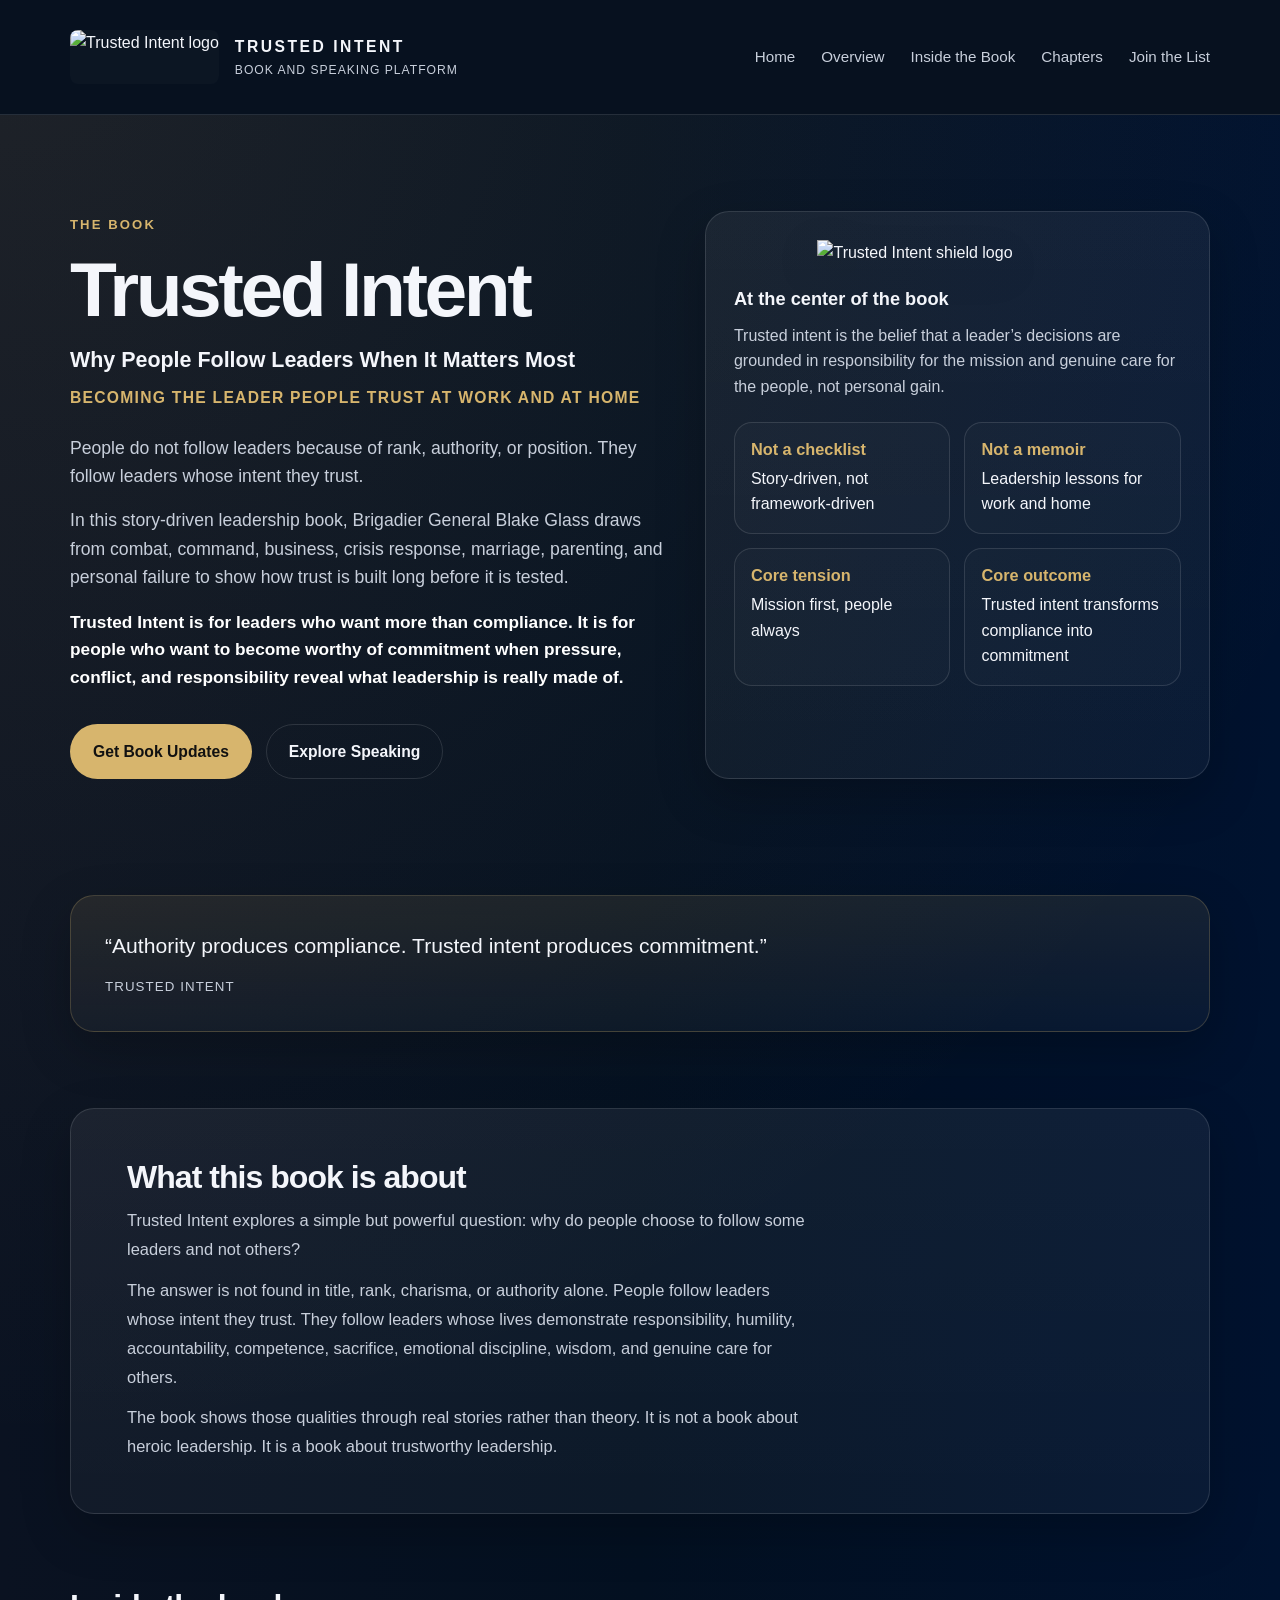
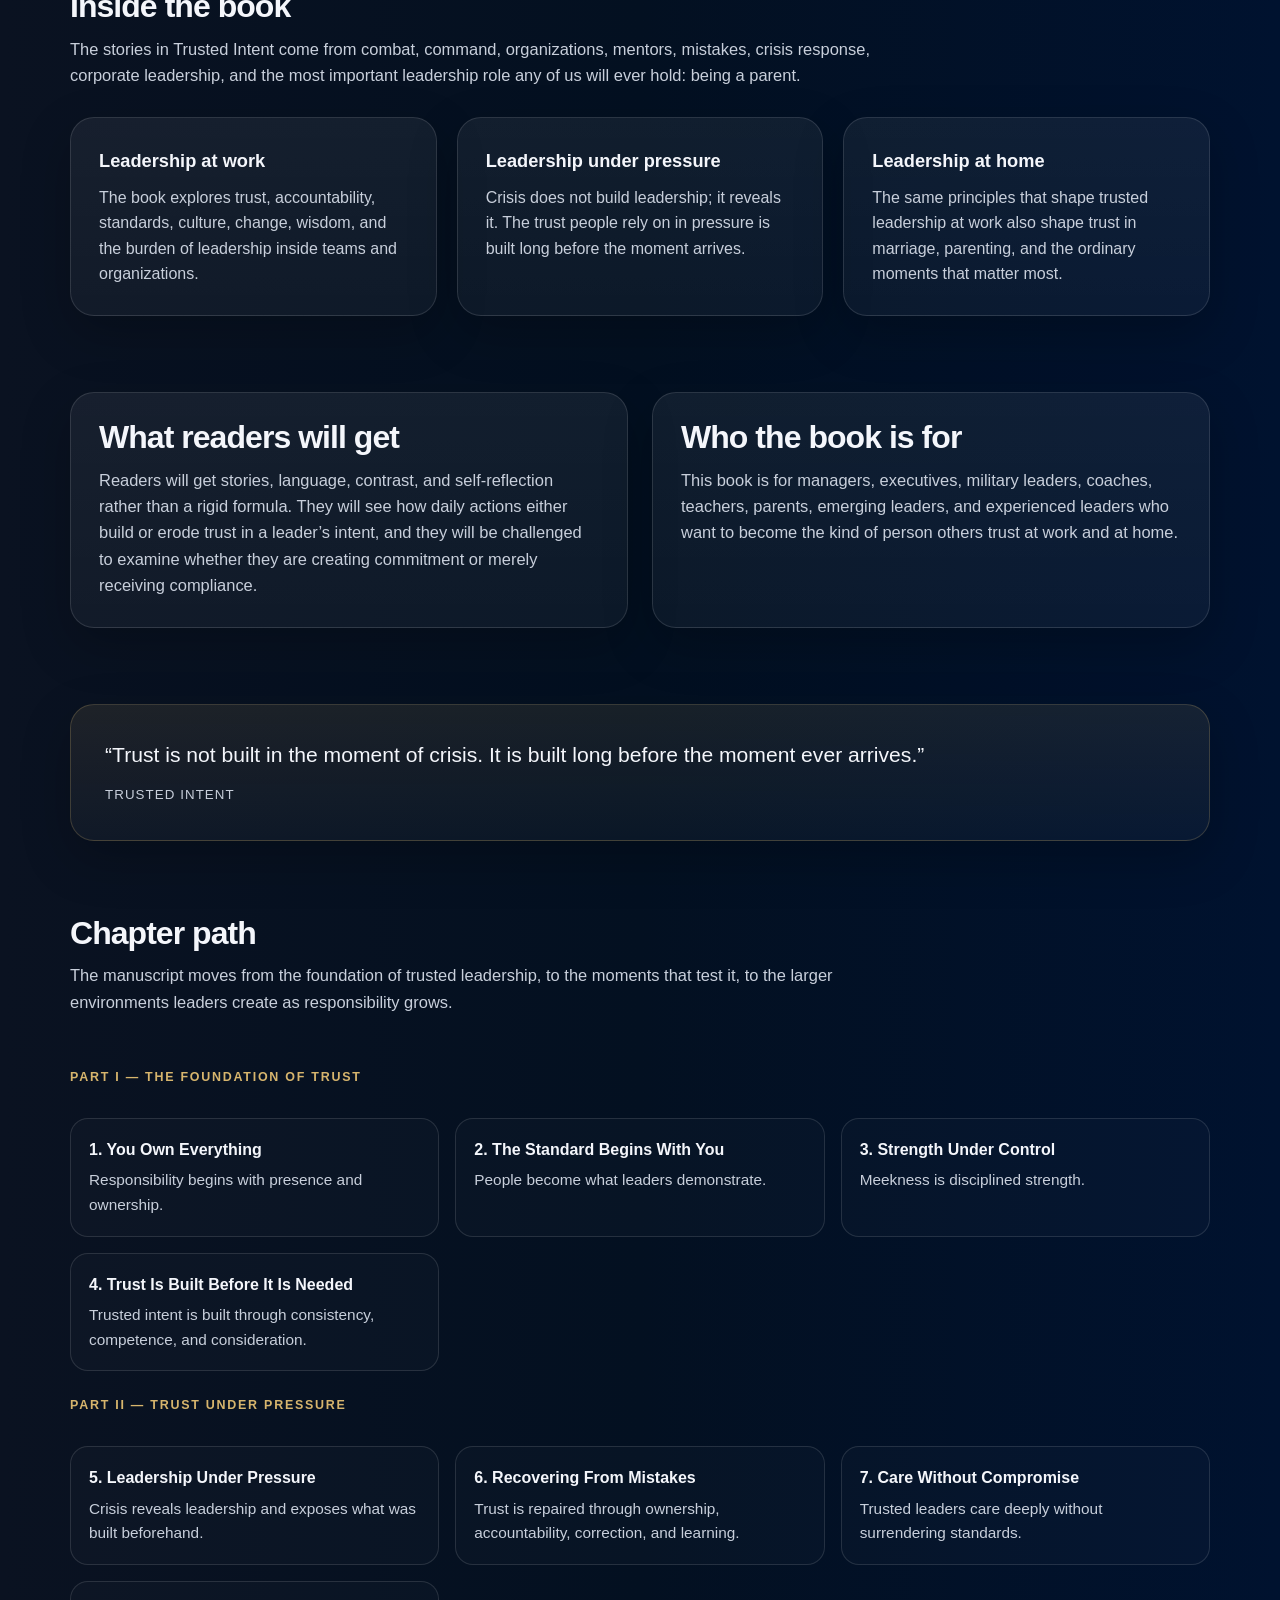
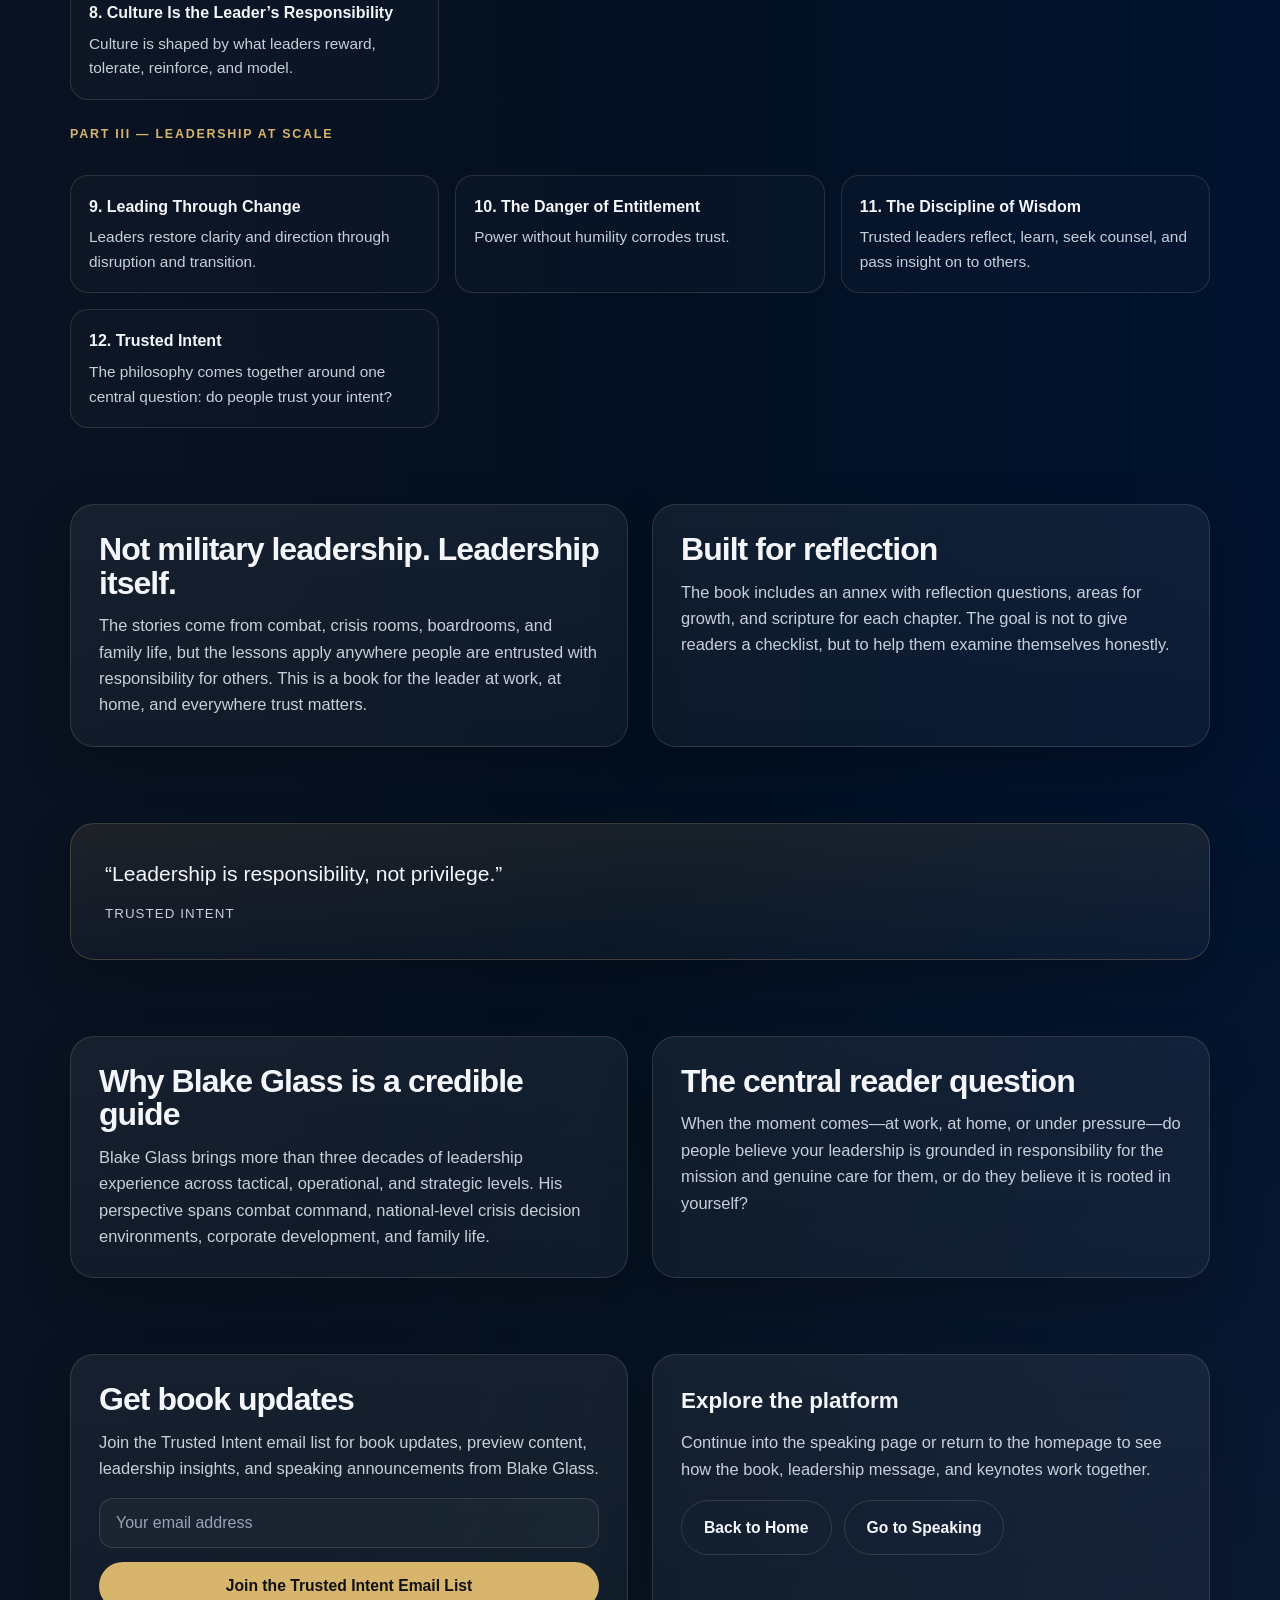
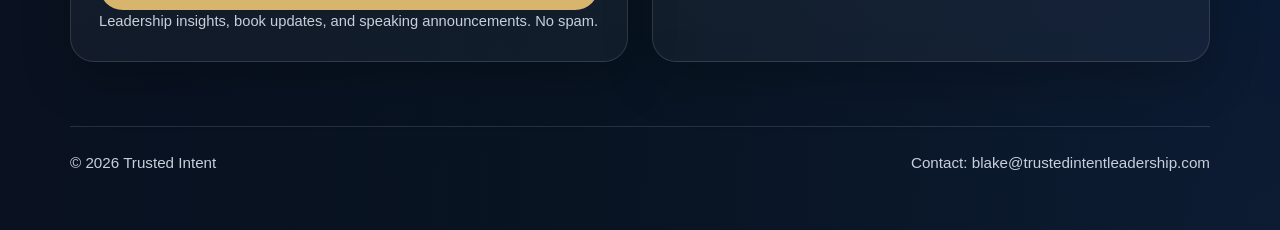
==== book.html @ ac6660b2 "Refine book signup section copy" ====
<!DOCTYPE html>
<html lang="en">
  <link rel="canonical" href="https://trustedintentleadership.com/book.html" />
<head>
  <meta charset="UTF-8" />
  <meta name="viewport" content="width=device-width, initial-scale=1.0" />
  <title>The Book | Trusted Intent</title>
  <meta
    name="description"
    content="Trusted Intent: Why People Follow Leaders When It Matters Most. A story-driven leadership book by Blake Glass about becoming the leader people trust at work and at home."
  />

  <!-- Google tag (gtag.js) -->
<script async src="https://www.googletagmanager.com/gtag/js?id=G-58Q2WPMLMN"></script>
<script>
  window.dataLayer = window.dataLayer || [];
  function gtag(){dataLayer.push(arguments);}
  gtag('js', new Date());

  gtag('config', 'G-58Q2WPMLMN');
</script>
  
  <style>
    :root {
      --bg: #07111f;
      --panel: rgba(255, 255, 255, 0.04);
      --panel-strong: rgba(255, 255, 255, 0.06);
      --text: #f4f6fb;
      --muted: #c8cfdb;
      --line: rgba(255, 255, 255, 0.12);
      --gold: #d7b56d;
      --gold-dark: #b8944d;
      --max: 1140px;
      --radius: 24px;
    }

    * {
      box-sizing: border-box;
    }

    html {
      scroll-behavior: smooth;
    }

    body {
      margin: 0;
      font-family: Arial, Helvetica, sans-serif;
      color: var(--text);
      background:
        radial-gradient(circle at top left, rgba(215,181,109,0.10), transparent 28%),
        radial-gradient(circle at bottom right, rgba(215,181,109,0.06), transparent 22%),
        linear-gradient(90deg, #0a1221 0%, #031021 50%, #00122f 100%);
      line-height: 1.6;
    }

    img {
      max-width: 100%;
      display: block;
    }

    a {
      color: inherit;
      text-decoration: none;
    }

    .wrap {
      width: min(100% - 32px, var(--max));
      margin: 0 auto;
    }

    .topbar {
      position: sticky;
      top: 0;
      z-index: 20;
      background: var(--bg);
      backdrop-filter: blur(10px);
      border-bottom: 1px solid var(--line);
      padding: 16px 24px;
    }

    .nav {
      display: flex;
      align-items: center;
      justify-content: space-between;
      gap: 20px;
      padding: 14px 0;
    }

    .brand {
      display: flex;
      align-items: center;
      gap: 16px;
      min-width: 0;
    }

    .brand img {
      height: 54px;
      width: auto;
      border-radius: 8px;
      background: rgba(255,255,255,0.02);
    }

    .brand-text {
      display: flex;
      flex-direction: column;
      gap: 2px;
    }

    .brand-title {
      font-size: 0.98rem;
      font-weight: 800;
      letter-spacing: 0.16em;
      text-transform: uppercase;
    }

    .brand-subtitle {
      color: var(--muted);
      font-size: 0.76rem;
      letter-spacing: 0.08em;
      text-transform: uppercase;
    }

    .nav-links {
      display: flex;
      align-items: center;
      gap: 26px;
      color: var(--muted);
      font-size: 0.95rem;
    }

    .nav-links a:hover {
      color: var(--text);
    }

    .button,
    button {
      display: inline-flex;
      align-items: center;
      justify-content: center;
      padding: 14px 22px;
      border-radius: 999px;
      border: 1px solid transparent;
      font-weight: 700;
      cursor: pointer;
      transition: 0.2s ease;
      font-size: 0.98rem;
    }

    .button-primary {
      background: var(--gold);
      color: #111;
    }

    .button-primary:hover {
      background: var(--gold-dark);
      transform: translateY(-1px);
    }

    .button-secondary {
      background: transparent;
      color: var(--text);
      border-color: var(--line);
    }

    .button-secondary:hover {
      background: rgba(255,255,255,0.03);
      border-color: rgba(255,255,255,0.24);
    }

    section {
      padding: 38px 0;
    }

    .hero {
      padding: 96px 0 78px;
    }

    .hero-grid {
      display: grid;
      grid-template-columns: 1.08fr 0.92fr;
      gap: 42px;
      align-items: start;
    }

    .eyebrow {
      display: inline-block;
      margin-bottom: 18px;
      color: var(--gold);
      font-size: 0.82rem;
      font-weight: 700;
      letter-spacing: 0.16em;
      text-transform: uppercase;
    }

    h1 {
      margin: 0;
      font-size: clamp(3rem, 6vw, 5.1rem);
      line-height: 0.96;
      letter-spacing: -0.045em;
    }

    .subtitle {
      margin: 16px 0 8px;
      font-size: 1.34rem;
      color: var(--text);
      font-weight: 700;
    }

    .tagline {
      margin: 0 0 24px;
      color: var(--gold);
      font-size: 0.98rem;
      font-weight: 700;
      letter-spacing: 0.08em;
      text-transform: uppercase;
    }

    .lead {
      margin: 0;
      max-width: 760px;
      color: var(--muted);
      font-size: 1.1rem;
    }

    .lead + .lead {
      margin-top: 16px;
    }

    .hero-highlight {
      margin-top: 18px;
      color: #ffffff;
      font-size: 1.08rem;
      font-weight: 700;
      max-width: 760px;
    }

    .hero-actions {
      display: flex;
      flex-wrap: wrap;
      gap: 14px;
      margin-top: 32px;
    }

    .hero-card,
    .panel,
    .quote,
    .book-cover-card {
      background: linear-gradient(180deg, var(--panel-strong), var(--panel));
      border: 1px solid var(--line);
      border-radius: var(--radius);
      box-shadow: 0 18px 50px rgba(0,0,0,0.22);
    }

    .hero-card,
    .panel,
    .card {
      padding: 28px;
      height: 100%;
    }

    .hero-logo {
      display: flex;
      justify-content: center;
      margin-bottom: 18px;
    }

    .hero-logo img {
      width: min(100%, 280px);
      height: auto;
      filter: drop-shadow(0 12px 20px rgba(0,0,0,0.22));
    }

    .hero-card h3,
    .card h3,
    .panel h3 {
      margin: 0 0 10px;
      font-size: 1.14rem;
    }

    .hero-card p,
    .card p,
    .panel p {
      margin: 0;
      color: var(--muted);
    }

    .stat-grid {
      display: grid;
      grid-template-columns: 1fr 1fr;
      gap: 14px;
      margin-top: 22px;
    }

    .stat {
      border: 1px solid var(--line);
      border-radius: 18px;
      padding: 16px;
      background: rgba(255,255,255,0.02);
    }

    .stat strong {
      display: block;
      margin-bottom: 6px;
      color: var(--gold);
      font-size: 1.02rem;
      line-height: 1.3;
    }

    .section-title {
      margin: 0 0 12px;
      font-size: 2rem;
      line-height: 1.05;
      letter-spacing: -0.03em;
    }

    .section-copy {
      margin: 0 0 28px;
      max-width: 860px;
      color: var(--muted);
      font-size: 1.03rem;
    }

    .split {
      display: grid;
      grid-template-columns: 1fr 1fr;
      gap: 24px;
      align-items: stretch;
    }

    .three-up {
      display: grid;
      grid-template-columns: repeat(3, 1fr);
      gap: 20px;
    }

    .quote {
      padding: 34px;
      background: linear-gradient(180deg, rgba(215,181,109,0.10), rgba(255,255,255,0.03));
      border: 1px solid rgba(215,181,109,0.22);
    }

    .quote p {
      margin: 0;
      font-size: 1.32rem;
      line-height: 1.5;
    }

    .quote small {
      display: block;
      margin-top: 14px;
      color: var(--muted);
      text-transform: uppercase;
      letter-spacing: 0.08em;
    }

    .editorial-panel {
      padding: 52px 56px;
    }

    .editorial-copy {
      max-width: 680px;
      margin-bottom: 0;
      line-height: 1.75;
    }

    .editorial-copy + .editorial-copy {
      margin-top: 12px;
    }

    .chapter-grid {
      display: grid;
      grid-template-columns: repeat(3, 1fr);
      gap: 16px;
      margin-top: 20px;
    }

    .chapter-card {
      border: 1px solid var(--line);
      border-radius: 18px;
      padding: 18px;
      background: rgba(255,255,255,0.02);
    }

    .chapter-card strong {
      display: block;
      color: var(--text);
      margin-bottom: 6px;
      font-size: 1rem;
    }

    .chapter-card span {
      display: block;
      color: var(--muted);
      font-size: 0.96rem;
    }

    .part-label {
      display: inline-block;
      color: var(--gold);
      font-size: 0.78rem;
      font-weight: 700;
      letter-spacing: 0.14em;
      text-transform: uppercase;
      margin-bottom: 10px;
    }

    .part-section {
      padding-top: 20px;
    }

    .signup {
      display: grid;
      grid-template-columns: 1fr 1fr;
      gap: 24px;
    }

    form {
      display: grid;
      gap: 14px;
      margin-top: 14px;
    }

    input {
      width: 100%;
      padding: 15px 16px;
      border-radius: 14px;
      border: 1px solid var(--line);
      background: rgba(255,255,255,0.03);
      color: var(--text);
      font-size: 1rem;
    }

    input::placeholder {
      color: #97a3b4;
    }

    .fine-print {
      margin-top: 12px;
      color: var(--muted);
      font-size: 0.92rem;
    }

    .footer {
      padding: 26px 0 54px;
      color: var(--muted);
      font-size: 0.95rem;
    }

    .footer-line {
      border-top: 1px solid var(--line);
      padding-top: 24px;
      display: flex;
      justify-content: space-between;
      gap: 16px;
      flex-wrap: wrap;
    }

    @media (max-width: 960px) {
      .hero-grid,
      .split,
      .three-up,
      .signup,
      .chapter-grid {
        grid-template-columns: 1fr;
      }

      .nav-links {
        display: none;
      }

      .hero {
        padding-top: 66px;
      }
    }

    @media (max-width: 640px) {
      .brand img {
        height: 46px;
      }

      .brand-title {
        font-size: 0.9rem;
      }

      .subtitle {
        font-size: 1.12rem;
      }

      .quote p {
        font-size: 1.14rem;
      }

      .hero-actions {
        flex-direction: column;
        align-items: stretch;
      }

      .editorial-panel {
        padding: 34px 28px;
      }
    }
  </style>
</head>

<body>
  <header class="topbar">
    <div class="wrap nav">
      <a class="brand" href="index.html">
        <img src="logo1.png" alt="Trusted Intent logo" />
        <div class="brand-text">
          <span class="brand-title">Trusted Intent</span>
          <span class="brand-subtitle">Book and speaking platform</span>
        </div>
      </a>

      <nav class="nav-links">
        <a href="index.html">Home</a>
        <a href="#overview">Overview</a>
        <a href="#inside">Inside the Book</a>
        <a href="#chapters">Chapters</a>
        <a href="#join">Join the List</a>
      </nav>
    </div>
  </header>

  <main>
    <section class="hero">
      <div class="wrap hero-grid">
        <div>
          <span class="eyebrow">The book</span>
          <h1>Trusted Intent</h1>
          <p class="subtitle">Why People Follow Leaders When It Matters Most</p>
          <p class="tagline">Becoming the Leader People Trust at Work and at Home</p>

          <p class="lead">
            People do not follow leaders because of rank, authority, or position. They follow leaders whose intent they trust.
          </p>

          <p class="lead">
            In this story-driven leadership book, Brigadier General Blake Glass draws from combat, command, business, crisis response, marriage, parenting, and personal failure to show how trust is built long before it is tested.
          </p>

          <p class="hero-highlight">
            Trusted Intent is for leaders who want more than compliance. It is for people who want to become worthy of commitment when pressure, conflict, and responsibility reveal what leadership is really made of.
          </p>

          <div class="hero-actions">
            <a class="button button-primary" href="#join">Get Book Updates</a>
            <a class="button button-secondary" href="speaking.html">Explore Speaking</a>
          </div>
        </div>

        <aside class="hero-card">
          <div class="hero-logo">
            <img src="logo1.png" alt="Trusted Intent shield logo" />
          </div>

          <h3>At the center of the book</h3>
          <p>
            Trusted intent is the belief that a leader’s decisions are grounded in responsibility for the mission and genuine care for the people, not personal gain.
          </p>

          <div class="stat-grid">
            <div class="stat">
              <strong>Not a checklist</strong>
              <span>Story-driven, not framework-driven</span>
            </div>
            <div class="stat">
              <strong>Not a memoir</strong>
              <span>Leadership lessons for work and home</span>
            </div>
            <div class="stat">
              <strong>Core tension</strong>
              <span>Mission first, people always</span>
            </div>
            <div class="stat">
              <strong>Core outcome</strong>
              <span>Trusted intent transforms compliance into commitment</span>
            </div>
          </div>
        </aside>
      </div>
    </section>

    <section>
      <div class="wrap">
        <div class="quote">
          <p>
            “Authority produces compliance. Trusted intent produces commitment.”
          </p>
          <small>Trusted Intent</small>
        </div>
      </div>
    </section>

    <section id="overview">
      <div class="wrap">
        <div class="panel editorial-panel">
          <h2 class="section-title">What this book is about</h2>

          <p class="section-copy editorial-copy">
            Trusted Intent explores a simple but powerful question: why do people choose to follow some leaders and not others?
          </p>

          <p class="section-copy editorial-copy">
            The answer is not found in title, rank, charisma, or authority alone. People follow leaders whose intent they trust. They follow leaders whose lives demonstrate responsibility, humility, accountability, competence, sacrifice, emotional discipline, wisdom, and genuine care for others.
          </p>

          <p class="section-copy editorial-copy">
            The book shows those qualities through real stories rather than theory. It is not a book about heroic leadership. It is a book about trustworthy leadership.
          </p>
        </div>
      </div>
    </section>

    <section id="inside">
      <div class="wrap">
        <h2 class="section-title">Inside the book</h2>
        <p class="section-copy">
          The stories in Trusted Intent come from combat, command, organizations, mentors, mistakes, crisis response, corporate leadership, and the most important leadership role any of us will ever hold: being a parent.
        </p>

        <div class="three-up">
          <div class="panel card">
            <h3>Leadership at work</h3>
            <p>
              The book explores trust, accountability, standards, culture, change, wisdom, and the burden of leadership inside teams and organizations.
            </p>
          </div>

          <div class="panel card">
            <h3>Leadership under pressure</h3>
            <p>
              Crisis does not build leadership; it reveals it. The trust people rely on in pressure is built long before the moment arrives.
            </p>
          </div>

          <div class="panel card">
            <h3>Leadership at home</h3>
            <p>
              The same principles that shape trusted leadership at work also shape trust in marriage, parenting, and the ordinary moments that matter most.
            </p>
          </div>
        </div>
      </div>
    </section>

    <section>
      <div class="wrap split">
        <div class="panel">
          <h2 class="section-title">What readers will get</h2>
          <p class="section-copy" style="max-width:none; margin-bottom:0;">
            Readers will get stories, language, contrast, and self-reflection rather than a rigid formula. They will see how daily actions either build or erode trust in a leader’s intent, and they will be challenged to examine whether they are creating commitment or merely receiving compliance.
          </p>
        </div>

        <div class="panel">
          <h2 class="section-title">Who the book is for</h2>
          <p class="section-copy" style="max-width:none; margin-bottom:0;">
            This book is for managers, executives, military leaders, coaches, teachers, parents, emerging leaders, and experienced leaders who want to become the kind of person others trust at work and at home.
          </p>
        </div>
      </div>
    </section>

    <section>
      <div class="wrap">
        <div class="quote">
          <p>
            “Trust is not built in the moment of crisis. It is built long before the moment ever arrives.”
          </p>
          <small>Trusted Intent</small>
        </div>
      </div>
    </section>

    <section id="chapters">
      <div class="wrap">
        <h2 class="section-title">Chapter path</h2>
        <p class="section-copy">
          The manuscript moves from the foundation of trusted leadership, to the moments that test it, to the larger environments leaders create as responsibility grows.
        </p>

        <div class="part-section">
          <span class="part-label">Part I — The Foundation of Trust</span>
          <div class="chapter-grid">
            <div class="chapter-card">
              <strong>1. You Own Everything</strong>
              <span>Responsibility begins with presence and ownership.</span>
            </div>
            <div class="chapter-card">
              <strong>2. The Standard Begins With You</strong>
              <span>People become what leaders demonstrate.</span>
            </div>
            <div class="chapter-card">
              <strong>3. Strength Under Control</strong>
              <span>Meekness is disciplined strength.</span>
            </div>
            <div class="chapter-card">
              <strong>4. Trust Is Built Before It Is Needed</strong>
              <span>Trusted intent is built through consistency, competence, and consideration.</span>
            </div>
          </div>
        </div>

        <div class="part-section">
          <span class="part-label">Part II — Trust Under Pressure</span>
          <div class="chapter-grid">
            <div class="chapter-card">
              <strong>5. Leadership Under Pressure</strong>
              <span>Crisis reveals leadership and exposes what was built beforehand.</span>
            </div>
            <div class="chapter-card">
              <strong>6. Recovering From Mistakes</strong>
              <span>Trust is repaired through ownership, accountability, correction, and learning.</span>
            </div>
            <div class="chapter-card">
              <strong>7. Care Without Compromise</strong>
              <span>Trusted leaders care deeply without surrendering standards.</span>
            </div>
            <div class="chapter-card">
              <strong>8. Culture Is the Leader’s Responsibility</strong>
              <span>Culture is shaped by what leaders reward, tolerate, reinforce, and model.</span>
            </div>
          </div>
        </div>

        <div class="part-section">
          <span class="part-label">Part III — Leadership at Scale</span>
          <div class="chapter-grid">
            <div class="chapter-card">
              <strong>9. Leading Through Change</strong>
              <span>Leaders restore clarity and direction through disruption and transition.</span>
            </div>
            <div class="chapter-card">
              <strong>10. The Danger of Entitlement</strong>
              <span>Power without humility corrodes trust.</span>
            </div>
            <div class="chapter-card">
              <strong>11. The Discipline of Wisdom</strong>
              <span>Trusted leaders reflect, learn, seek counsel, and pass insight on to others.</span>
            </div>
            <div class="chapter-card">
              <strong>12. Trusted Intent</strong>
              <span>The philosophy comes together around one central question: do people trust your intent?</span>
            </div>
          </div>
        </div>
      </div>
    </section>

    <section>
      <div class="wrap split">
        <div class="panel">
          <h2 class="section-title">Not military leadership. Leadership itself.</h2>
          <p class="section-copy" style="max-width:none; margin-bottom:0;">
            The stories come from combat, crisis rooms, boardrooms, and family life, but the lessons apply anywhere people are entrusted with responsibility for others. This is a book for the leader at work, at home, and everywhere trust matters.
          </p>
        </div>

        <div class="panel">
          <h2 class="section-title">Built for reflection</h2>
          <p class="section-copy" style="max-width:none; margin-bottom:0;">
            The book includes an annex with reflection questions, areas for growth, and scripture for each chapter. The goal is not to give readers a checklist, but to help them examine themselves honestly.
          </p>
        </div>
      </div>
    </section>

    <section>
      <div class="wrap">
        <div class="quote">
          <p>
            “Leadership is responsibility, not privilege.”
          </p>
          <small>Trusted Intent</small>
        </div>
      </div>
    </section>

    <section>
      <div class="wrap split">
        <div class="panel">
          <h2 class="section-title">Why Blake Glass is a credible guide</h2>
          <p class="section-copy" style="max-width:none; margin-bottom:0;">
            Blake Glass brings more than three decades of leadership experience across tactical, operational, and strategic levels. His perspective spans combat command, national-level crisis decision environments, corporate development, and family life.
          </p>
        </div>

        <div class="panel">
          <h2 class="section-title">The central reader question</h2>
          <p class="section-copy" style="max-width:none; margin-bottom:0;">
            When the moment comes—at work, at home, or under pressure—do people believe your leadership is grounded in responsibility for the mission and genuine care for them, or do they believe it is rooted in yourself?
          </p>
        </div>
      </div>
    </section>

    <section id="join">
      <div class="wrap signup">
        <div class="panel">
          <h2 class="section-title">Get book updates</h2>
          <p class="section-copy" style="margin-bottom:16px; max-width:none;">
            Join the Trusted Intent email list for book updates, preview content, leadership insights, and speaking announcements from Blake Glass.
          </p>

          <div id="mc_embed_signup" style="background:transparent; clear:left; width:100%;">
            <form
              action="https://trustedintentleadership.us4.list-manage.com/subscribe/post?u=667dd87419f090917eddd4fc5&amp;id=562c06b1cb&amp;f_id=0015fee0f0"
              method="post"
              style="display:grid; gap:14px; margin-top:14px;"
            >
              <input
                type="email"
                name="EMAIL"
                id="mce-EMAIL"
                placeholder="Your email address"
                required
                style="width:100%; padding:15px 16px; border-radius:14px; border:1px solid rgba(255,255,255,0.12); background:rgba(255,255,255,0.03); color:#f4f6fb; font-size:1rem;"
              />

              <div aria-hidden="true" style="position:absolute; left:-5000px;">
                <input type="text" name="b_667dd87419f090917eddd4fc5_562c06b1cb" tabindex="-1" value="">
              </div>

              <button
                type="submit"
                name="subscribe"
                id="mc-embedded-subscribe"
                class="button button-primary"
              >
                Join the Trusted Intent Email List
              </button>
            </form>
          </div>

          <p class="fine-print">
            Leadership insights, book updates, and speaking announcements. No spam.
          </p>
        </div>

        <div class="panel">
          <h3 style="margin-top:0; font-size:1.4rem;">Explore the platform</h3>
          <p class="section-copy" style="max-width:none; margin-bottom:18px;">
            Continue into the speaking page or return to the homepage to see how the book, leadership message, and keynotes work together.
          </p>
          <div style="display:flex; gap:12px; flex-wrap:wrap;">
            <a class="button button-secondary" href="index.html">Back to Home</a>
            <a class="button button-secondary" href="speaking.html">Go to Speaking</a>
          </div>
        </div>
      </div>
    </section>
  </main>

  <footer class="footer">
    <div class="wrap footer-line">
      <div>© 2026 Trusted Intent</div>
      <div>Contact: blake@trustedintentleadership.com</div>
    </div>
  </footer>
</body>
</html>
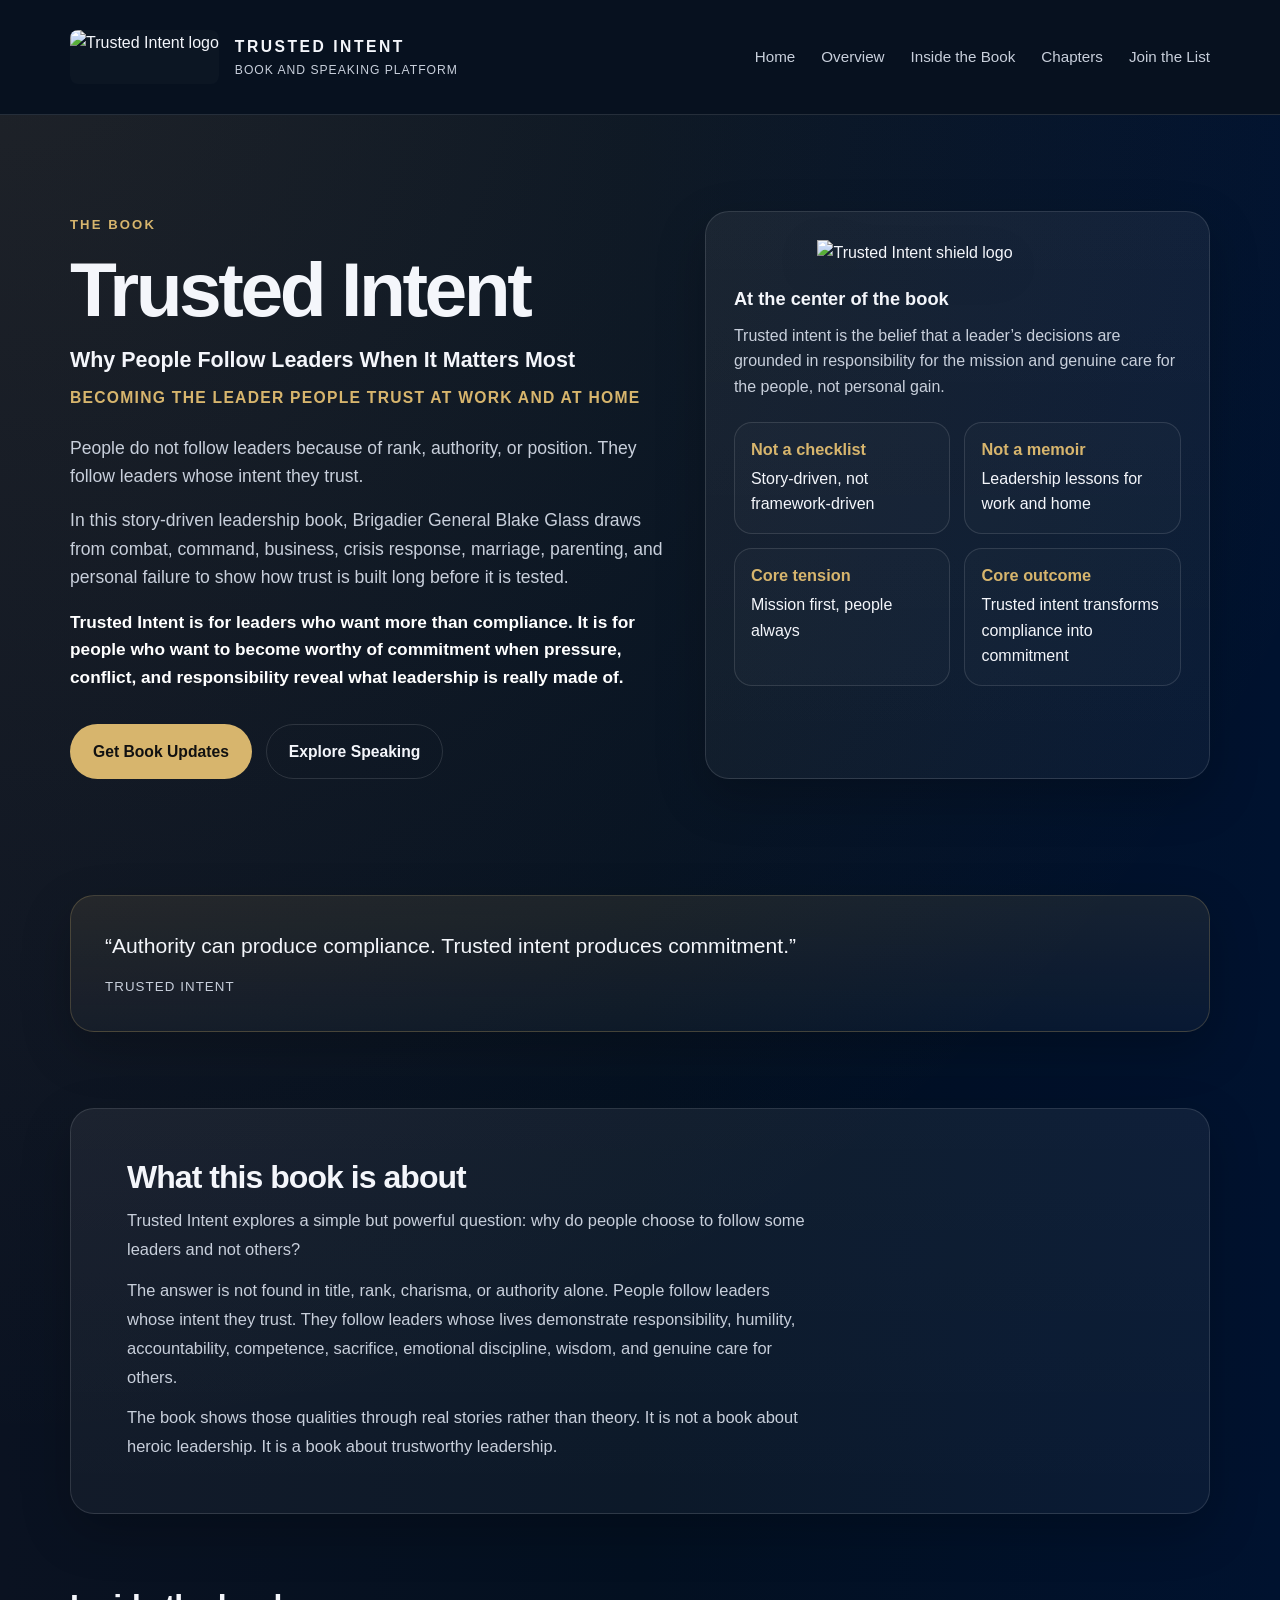
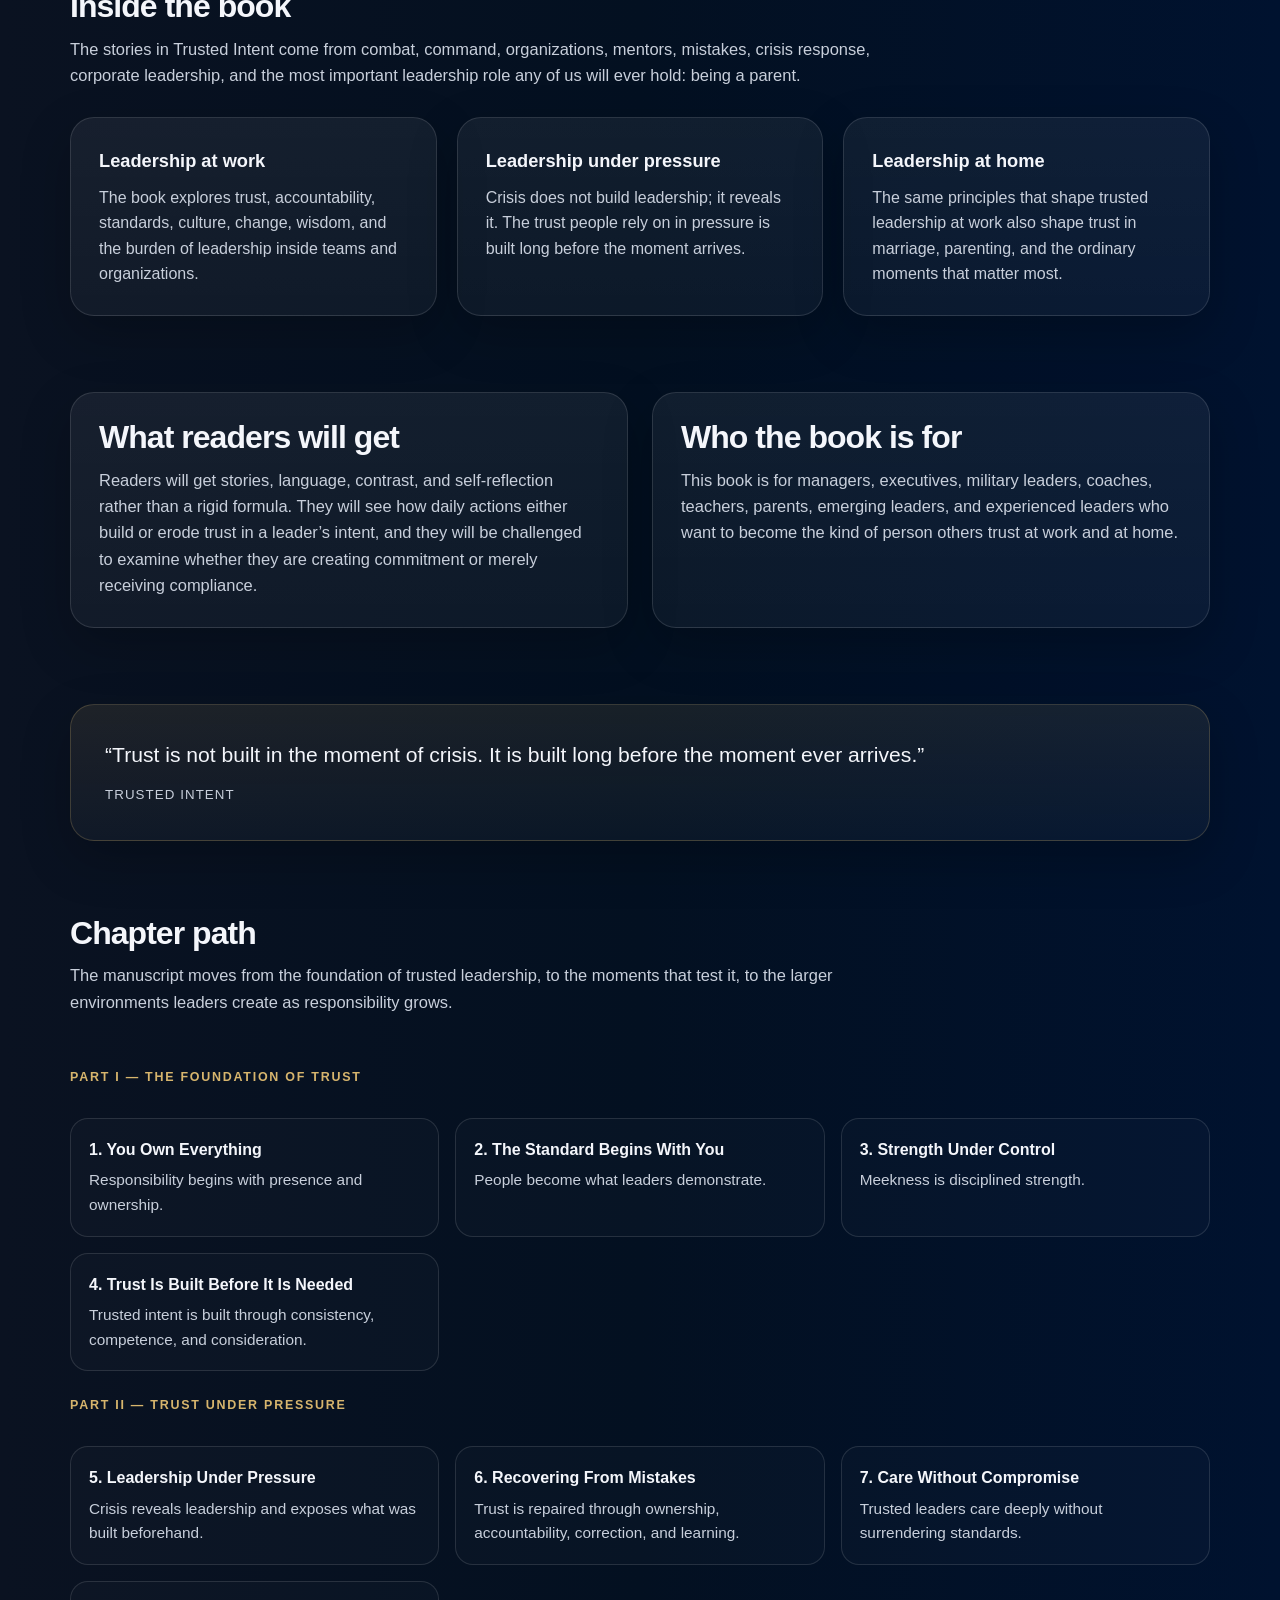
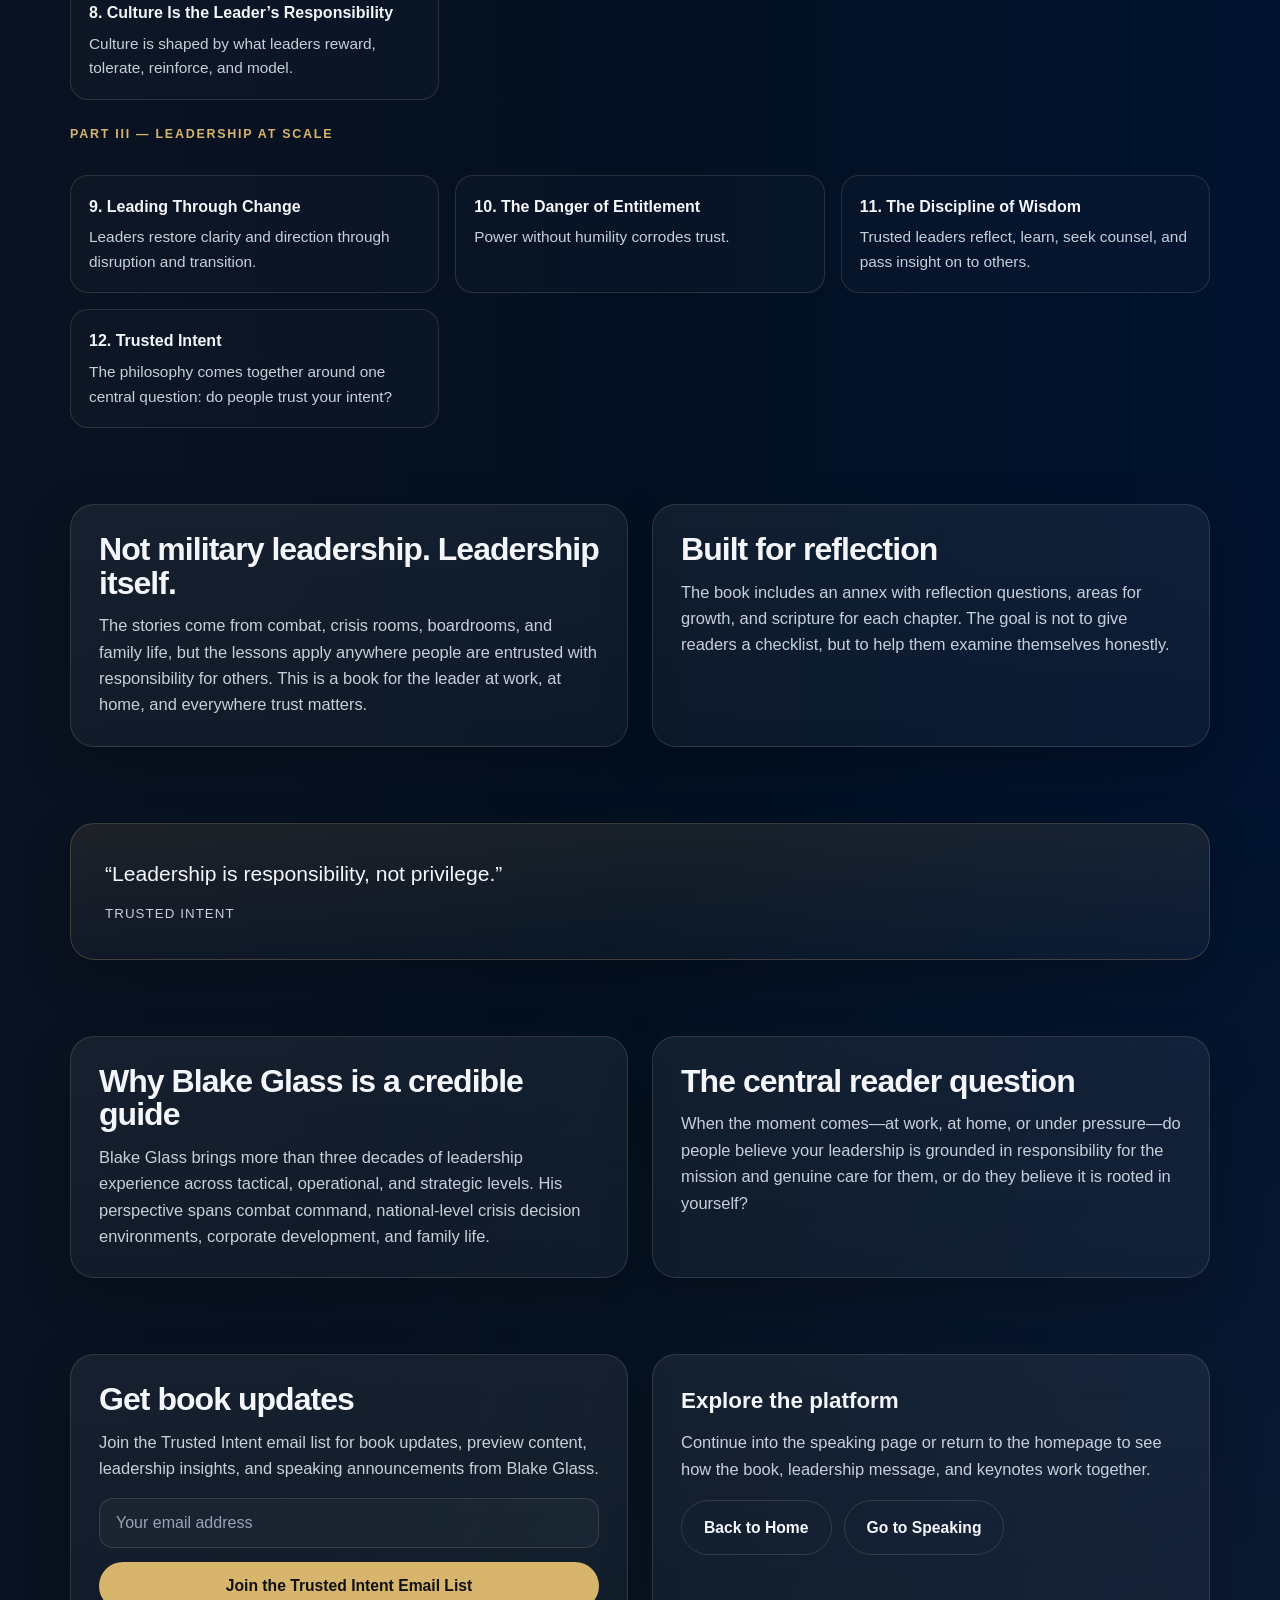
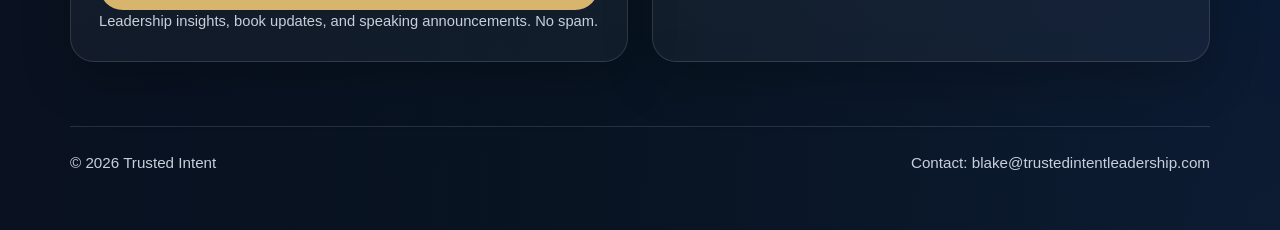
==== commit cde3759b: "Align book quote wording" ====
--- a/book.html
+++ b/book.html
@@ -586,7 +586,7 @@
       <div class="wrap">
         <div class="quote">
           <p>
-            “Authority produces compliance. Trusted intent produces commitment.”
+            “Authority can produce compliance. Trusted intent produces commitment.”
           </p>
           <small>Trusted Intent</small>
         </div>
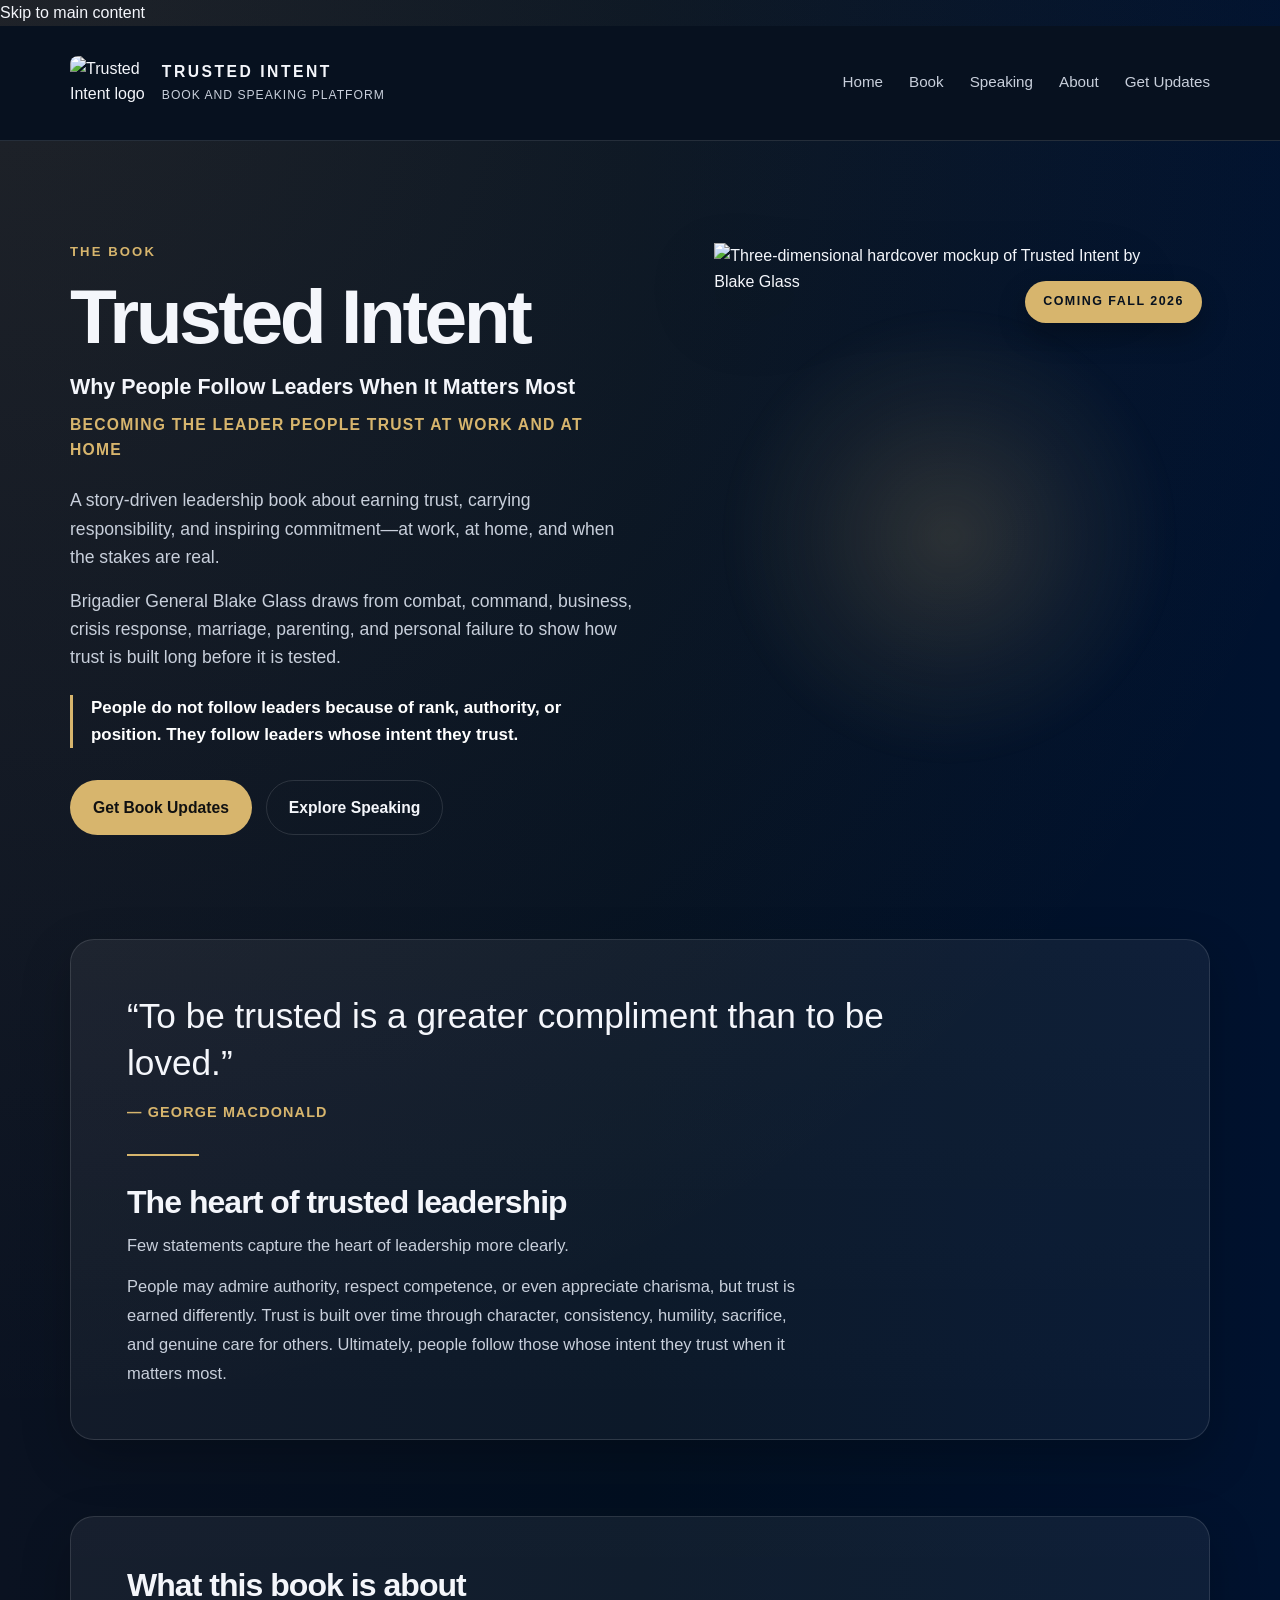
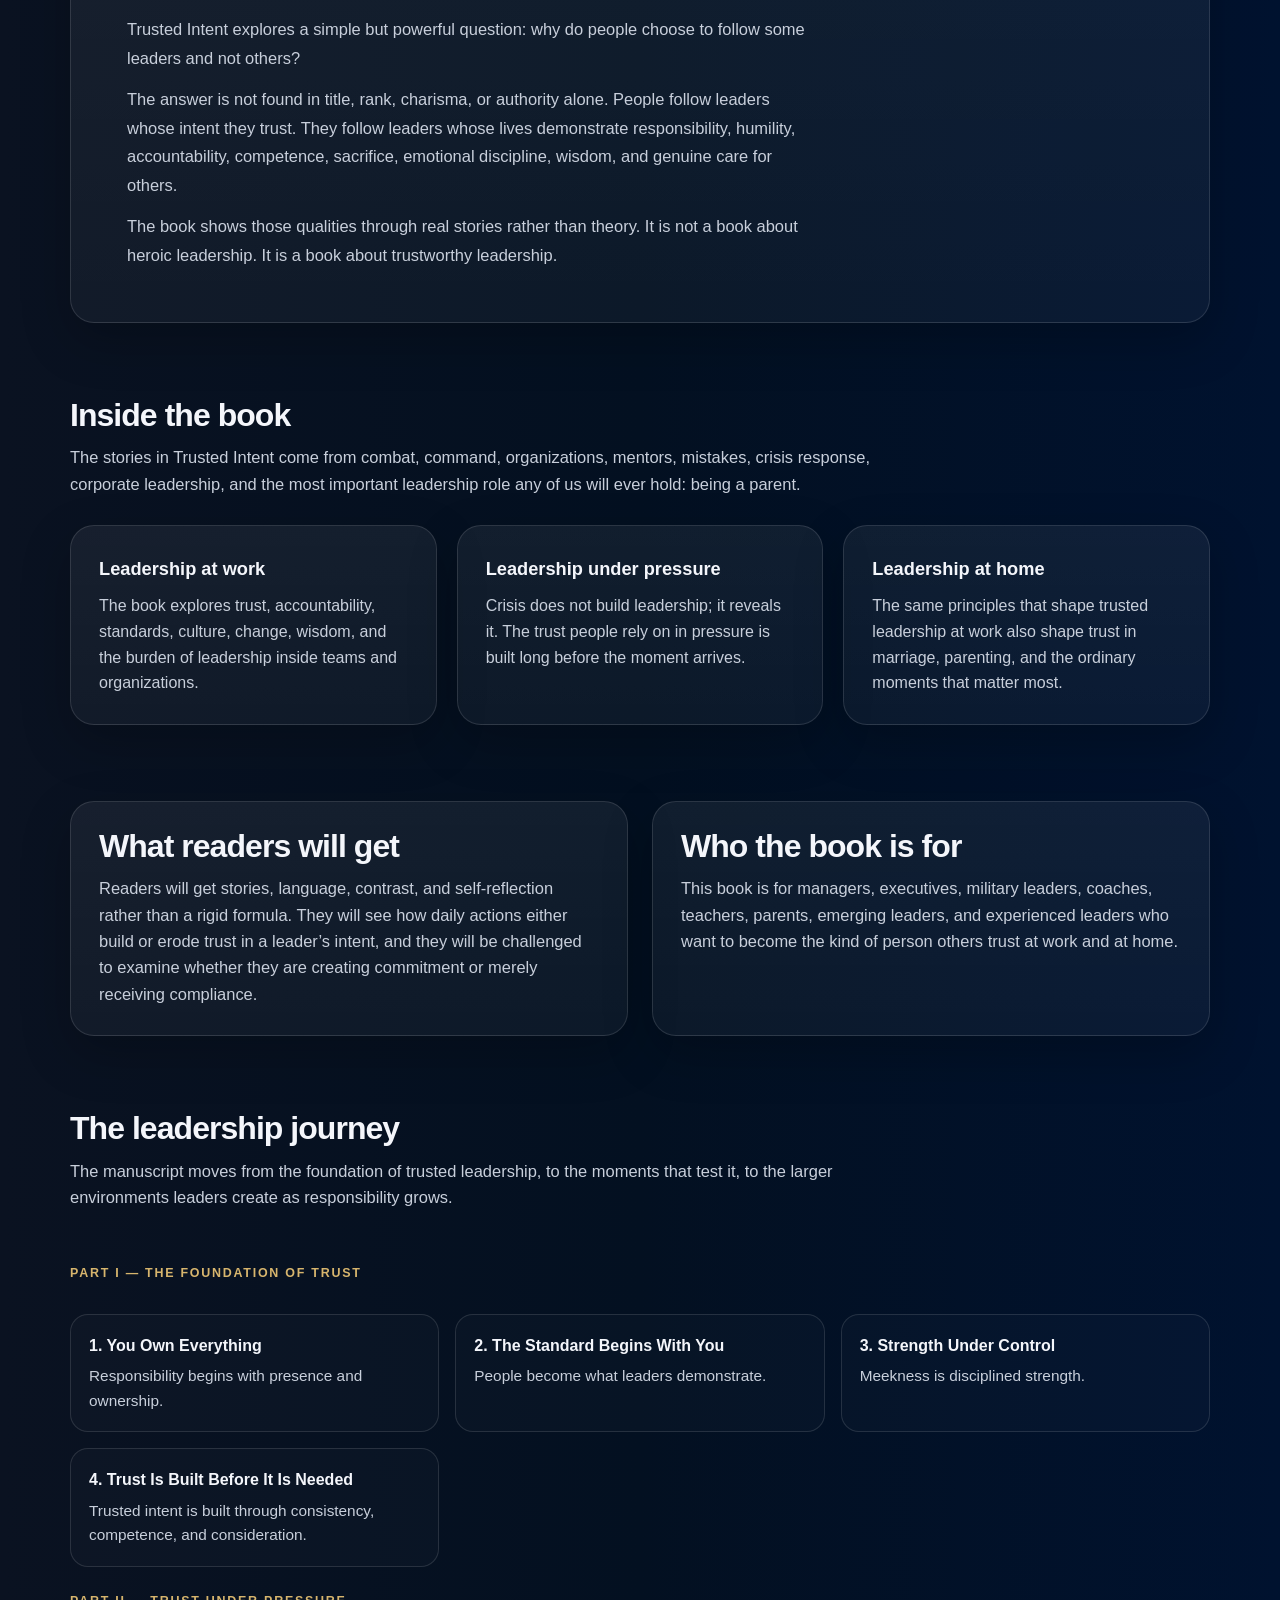
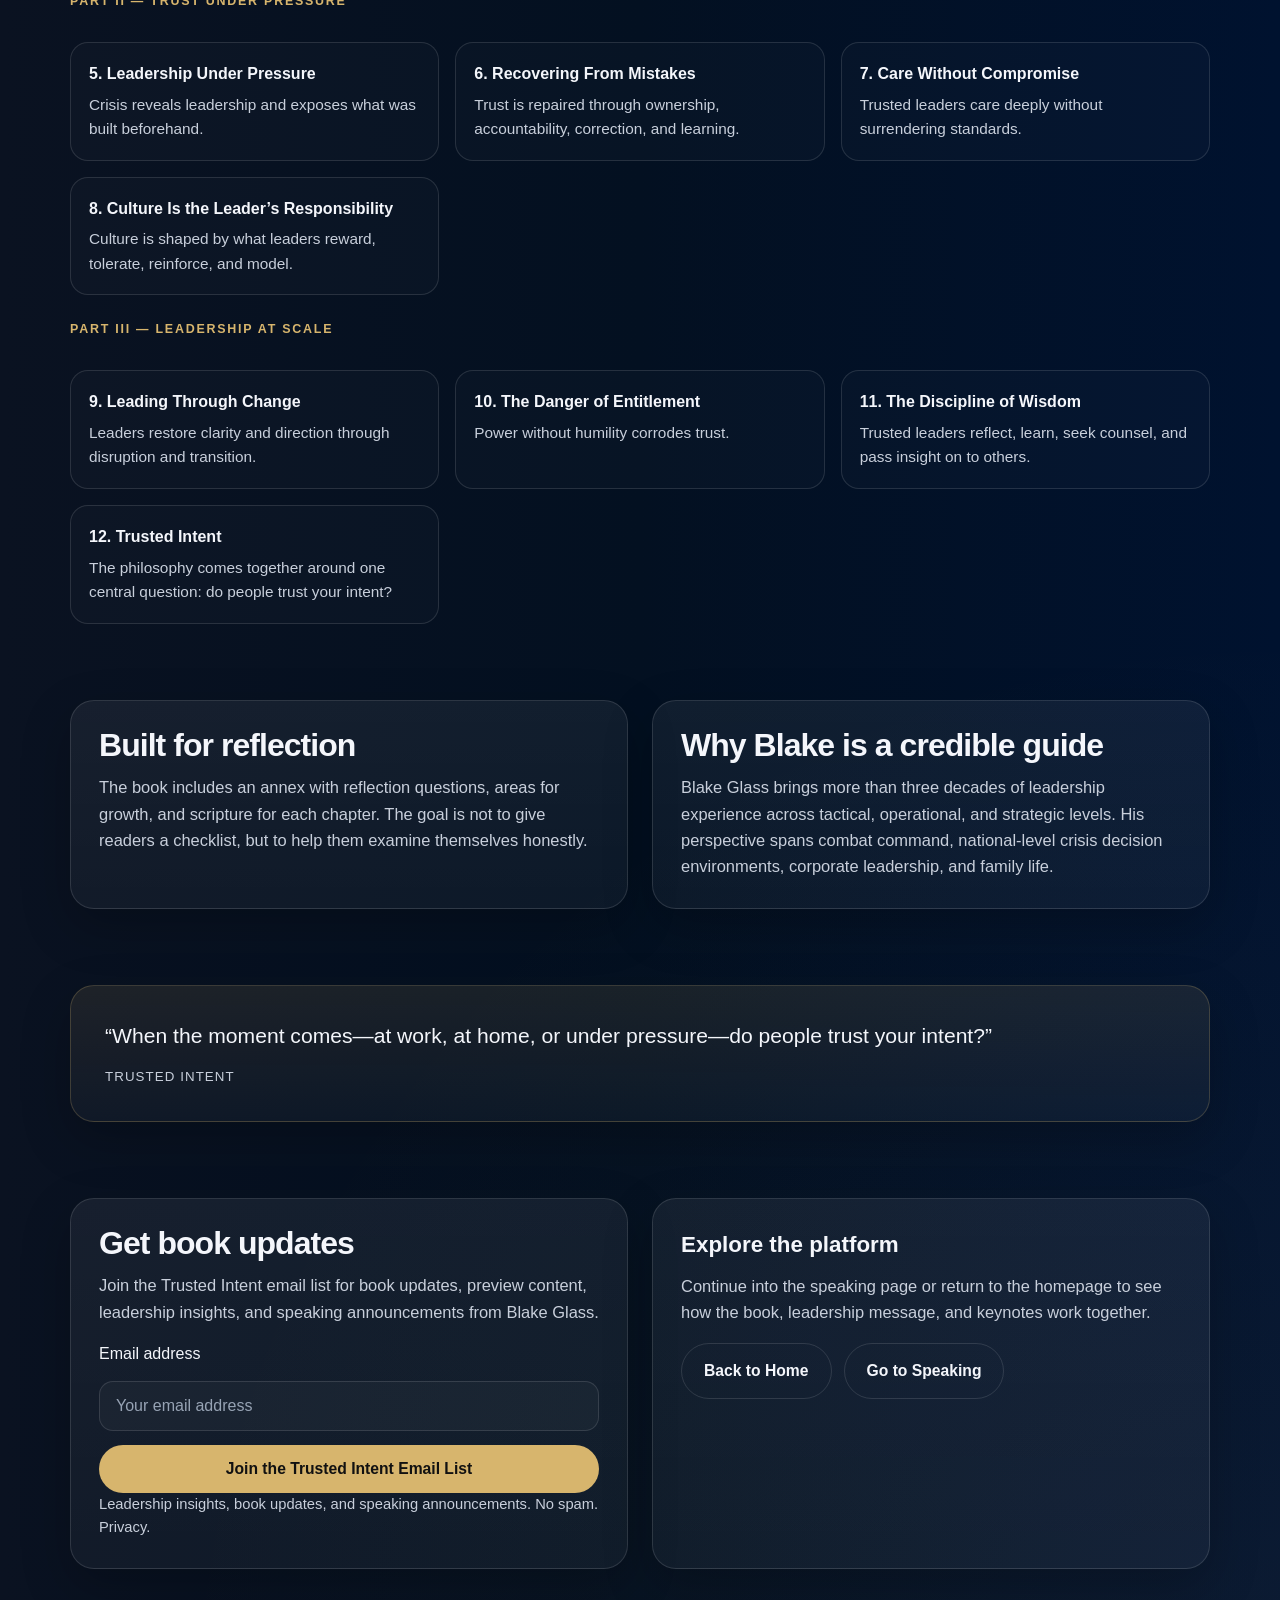
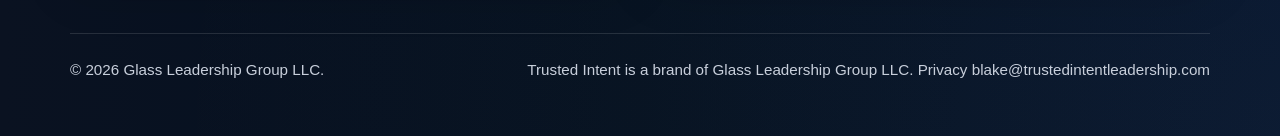
==== commit 9bcae5d4: "Use corporate leadership wording on book page" ====
--- a/book.html
+++ b/book.html
@@ -1,14 +1,24 @@
 <!DOCTYPE html>
 <html lang="en">
+<head>
   <link rel="canonical" href="https://trustedintentleadership.com/book.html" />
-<head>
   <meta charset="UTF-8" />
   <meta name="viewport" content="width=device-width, initial-scale=1.0" />
-  <title>The Book | Trusted Intent</title>
+  <title>Trusted Intent Book | Blake Glass</title>
   <meta
     name="description"
     content="Trusted Intent: Why People Follow Leaders When It Matters Most. A story-driven leadership book by Blake Glass about becoming the leader people trust at work and at home."
   />
+  <meta name="theme-color" content="#07111f" />
+  <meta property="og:type" content="book" />
+  <meta property="og:title" content="Trusted Intent | A Leadership Book by Blake Glass" />
+  <meta property="og:description" content="A story-driven leadership book about earning trust, carrying responsibility, and inspiring commitment—at work, at home, and when the stakes are real." />
+  <meta property="og:url" content="https://trustedintentleadership.com/book.html" />
+  <meta property="og:image" content="https://trustedintentleadership.com/trusted-intent-book-3d.webp" />
+  <meta property="og:image:alt" content="Three-dimensional hardcover mockup of Trusted Intent by Blake Glass" />
+  <meta name="twitter:card" content="summary_large_image" />
+  <link rel="icon" href="favicon.png" type="image/png" />
+  <link rel="preload" href="trusted-intent-book-3d.webp" as="image" type="image/webp" />
 
   <!-- Google tag (gtag.js) -->
 <script async src="https://www.googletagmanager.com/gtag/js?id=G-58Q2WPMLMN"></script>
@@ -19,6 +29,7 @@
 
   gtag('config', 'G-58Q2WPMLMN');
 </script>
+<script defer src="analytics.js"></script>
   
   <style>
     :root {
@@ -97,7 +108,6 @@
       height: 54px;
       width: auto;
       border-radius: 8px;
-      background: rgba(255,255,255,0.02);
     }
 
     .brand-text {
@@ -177,9 +187,9 @@
 
     .hero-grid {
       display: grid;
-      grid-template-columns: 1.08fr 0.92fr;
-      gap: 42px;
-      align-items: start;
+      grid-template-columns: minmax(0, 1.04fr) minmax(390px, 0.96fr);
+      gap: 54px;
+      align-items: center;
     }
 
     .eyebrow {
@@ -227,10 +237,13 @@
     }
 
     .hero-highlight {
-      margin-top: 18px;
+      margin: 24px 0 0;
+      padding-left: 18px;
+      border-left: 3px solid var(--gold);
       color: #ffffff;
-      font-size: 1.08rem;
-      font-weight: 700;
+      font-size: 1.06rem;
+      font-weight: 600;
+      line-height: 1.55;
       max-width: 760px;
     }
 
@@ -270,6 +283,49 @@
       filter: drop-shadow(0 12px 20px rgba(0,0,0,0.22));
     }
 
+    .book-showcase {
+      position: relative;
+      display: flex;
+      align-items: center;
+      justify-content: center;
+      min-height: 600px;
+      margin: 0;
+      isolation: isolate;
+    }
+
+    .book-showcase::before {
+      content: "";
+      position: absolute;
+      z-index: -1;
+      width: 88%;
+      aspect-ratio: 1;
+      border-radius: 50%;
+      background: radial-gradient(circle, rgba(215,181,109,0.18) 0%, rgba(215,181,109,0.06) 42%, transparent 70%);
+      filter: blur(8px);
+    }
+
+    .book-showcase img {
+      width: min(100%, 470px);
+      height: auto;
+      filter: drop-shadow(0 30px 34px rgba(0,0,0,0.42));
+    }
+
+    .release-badge {
+      position: absolute;
+      top: 44px;
+      right: 8px;
+      padding: 11px 18px;
+      border-radius: 999px;
+      background: var(--gold);
+      color: #07111f;
+      box-shadow: 0 12px 28px rgba(0,0,0,0.28);
+      font-size: 0.78rem;
+      font-weight: 800;
+      letter-spacing: 0.12em;
+      text-transform: uppercase;
+      white-space: nowrap;
+    }
+
     .hero-card h3,
     .card h3,
     .panel h3 {
@@ -351,6 +407,38 @@
       color: var(--muted);
       text-transform: uppercase;
       letter-spacing: 0.08em;
+    }
+
+    .editorial-section {
+      padding-top: 24px;
+    }
+
+    .quote-inline {
+      max-width: 820px;
+    }
+
+    .quote-inline p {
+      margin: 0;
+      color: var(--text);
+      font-size: clamp(1.55rem, 3vw, 2.2rem);
+      line-height: 1.35;
+    }
+
+    .quote-author {
+      display: block;
+      margin-top: 14px;
+      color: var(--gold);
+      font-size: 0.9rem;
+      font-weight: 700;
+      letter-spacing: 0.08em;
+      text-transform: uppercase;
+    }
+
+    .editorial-divider {
+      width: 72px;
+      height: 2px;
+      margin: 30px 0;
+      background: var(--gold);
     }
 
     .editorial-panel {
@@ -451,8 +539,13 @@
       padding-top: 24px;
       display: flex;
       justify-content: space-between;
+      align-items: center;
       gap: 16px;
       flex-wrap: wrap;
+    }
+
+    .footer-brand-note {
+      text-align: right;
     }
 
     @media (max-width: 960px) {
@@ -464,16 +557,57 @@
         grid-template-columns: 1fr;
       }
 
+      .topbar {
+        padding: 12px 18px;
+      }
+
+      .nav {
+        align-items: flex-start;
+        flex-wrap: wrap;
+        gap: 12px;
+      }
+
       .nav-links {
-        display: none;
+        display: flex;
+        width: 100%;
+        flex-wrap: wrap;
+        gap: 8px;
+        font-size: 0.82rem;
+        line-height: 1.2;
+      }
+
+      .nav-links a {
+        border: 1px solid var(--line);
+        border-radius: 999px;
+        padding: 8px 10px;
+        background: rgba(255,255,255,0.03);
       }
 
       .hero {
         padding-top: 66px;
       }
+
+      .book-showcase {
+        min-height: 0;
+        max-width: 560px;
+        margin: 12px auto 0;
+      }
+
+      .release-badge {
+        top: 34px;
+        right: 0;
+      }
     }
 
     @media (max-width: 640px) {
+      .footer-line {
+        align-items: flex-start;
+      }
+
+      .footer-brand-note {
+        text-align: left;
+      }
+
       .brand img {
         height: 46px;
       }
@@ -498,32 +632,61 @@
       .editorial-panel {
         padding: 34px 28px;
       }
+
+      .book-showcase img {
+        width: min(94%, 430px);
+      }
+
+      .release-badge {
+        top: 20px;
+        right: 2px;
+        padding: 9px 14px;
+        font-size: 0.7rem;
+      }
     }
   </style>
+  <link rel="stylesheet" href="site-polish.css" />
+  <script type="application/ld+json">
+    {
+      "@context": "https://schema.org",
+      "@type": "Book",
+      "name": "Trusted Intent",
+      "alternateName": "Trusted Intent: Why People Follow Leaders When It Matters Most",
+      "author": {
+        "@type": "Person",
+        "name": "Blake Glass",
+        "url": "https://trustedintentleadership.com/"
+      },
+      "description": "A story-driven leadership book about earning trust, carrying responsibility, and inspiring commitment at work, at home, and when the stakes are real.",
+      "image": "https://trustedintentleadership.com/trusted-intent-book-3d.webp",
+      "inLanguage": "en"
+    }
+  </script>
 </head>
 
-<body>
+<body class="book-page">
+  <a class="skip-link" href="#main-content">Skip to main content</a>
   <header class="topbar">
     <div class="wrap nav">
       <a class="brand" href="index.html">
-        <img src="logo1.png" alt="Trusted Intent logo" />
+        <img src="logo1.png" alt="Trusted Intent logo" width="765" height="545" />
         <div class="brand-text">
           <span class="brand-title">Trusted Intent</span>
           <span class="brand-subtitle">Book and speaking platform</span>
         </div>
       </a>
 
-      <nav class="nav-links">
+      <nav class="nav-links" aria-label="Primary navigation">
         <a href="index.html">Home</a>
-        <a href="#overview">Overview</a>
-        <a href="#inside">Inside the Book</a>
-        <a href="#chapters">Chapters</a>
-        <a href="#join">Join the List</a>
+        <a href="book.html" aria-current="page">Book</a>
+        <a href="speaking.html">Speaking</a>
+        <a href="index.html#about">About</a>
+        <a class="nav-cta" href="#join">Get Updates</a>
       </nav>
     </div>
   </header>
 
-  <main>
+  <main id="main-content">
     <section class="hero">
       <div class="wrap hero-grid">
         <div>
@@ -533,15 +696,15 @@
           <p class="tagline">Becoming the Leader People Trust at Work and at Home</p>
 
           <p class="lead">
+            A story-driven leadership book about earning trust, carrying responsibility, and inspiring commitment—at work, at home, and when the stakes are real.
+          </p>
+
+          <p class="lead">
+            Brigadier General Blake Glass draws from combat, command, business, crisis response, marriage, parenting, and personal failure to show how trust is built long before it is tested.
+          </p>
+
+          <p class="hero-highlight">
             People do not follow leaders because of rank, authority, or position. They follow leaders whose intent they trust.
-          </p>
-
-          <p class="lead">
-            In this story-driven leadership book, Brigadier General Blake Glass draws from combat, command, business, crisis response, marriage, parenting, and personal failure to show how trust is built long before it is tested.
-          </p>
-
-          <p class="hero-highlight">
-            Trusted Intent is for leaders who want more than compliance. It is for people who want to become worthy of commitment when pressure, conflict, and responsibility reveal what leadership is really made of.
           </p>
 
           <div class="hero-actions">
@@ -550,45 +713,39 @@
           </div>
         </div>
 
-        <aside class="hero-card">
-          <div class="hero-logo">
-            <img src="logo1.png" alt="Trusted Intent shield logo" />
-          </div>
-
-          <h3>At the center of the book</h3>
-          <p>
-            Trusted intent is the belief that a leader’s decisions are grounded in responsibility for the mission and genuine care for the people, not personal gain.
-          </p>
-
-          <div class="stat-grid">
-            <div class="stat">
-              <strong>Not a checklist</strong>
-              <span>Story-driven, not framework-driven</span>
-            </div>
-            <div class="stat">
-              <strong>Not a memoir</strong>
-              <span>Leadership lessons for work and home</span>
-            </div>
-            <div class="stat">
-              <strong>Core tension</strong>
-              <span>Mission first, people always</span>
-            </div>
-            <div class="stat">
-              <strong>Core outcome</strong>
-              <span>Trusted intent transforms compliance into commitment</span>
-            </div>
-          </div>
-        </aside>
+        <figure class="book-showcase">
+          <img
+            src="trusted-intent-book-3d.webp"
+            alt="Three-dimensional hardcover mockup of Trusted Intent by Blake Glass"
+            width="1122"
+            height="1402"
+            fetchpriority="high"
+            decoding="async"
+          />
+          <figcaption class="release-badge">Coming Fall 2026</figcaption>
+        </figure>
       </div>
     </section>
 
-    <section>
+    <section class="editorial-section">
       <div class="wrap">
-        <div class="quote">
-          <p>
-            “Authority can produce compliance. Trusted intent produces commitment.”
-          </p>
-          <small>Trusted Intent</small>
+        <div class="panel editorial-panel">
+          <div class="quote-inline">
+            <p>“To be trusted is a greater compliment than to be loved.”</p>
+            <small class="quote-author">— George MacDonald</small>
+          </div>
+
+          <div class="editorial-divider"></div>
+
+          <h2 class="section-title">The heart of trusted leadership</h2>
+
+          <p class="section-copy editorial-copy">
+            Few statements capture the heart of leadership more clearly.
+          </p>
+
+          <p class="section-copy editorial-copy">
+            People may admire authority, respect competence, or even appreciate charisma, but trust is earned differently. Trust is built over time through character, consistency, humility, sacrifice, and genuine care for others. Ultimately, people follow those whose intent they trust when it matters most.
+          </p>
         </div>
       </div>
     </section>
@@ -663,135 +820,106 @@
       </div>
     </section>
 
+    <section id="chapters">
+      <div class="wrap">
+        <h2 class="section-title">The leadership journey</h2>
+        <p class="section-copy">
+          The manuscript moves from the foundation of trusted leadership, to the moments that test it, to the larger environments leaders create as responsibility grows.
+        </p>
+
+        <div class="part-section">
+          <span class="part-label">Part I — The Foundation of Trust</span>
+          <div class="chapter-grid">
+            <div class="chapter-card">
+              <strong>1. You Own Everything</strong>
+              <span>Responsibility begins with presence and ownership.</span>
+            </div>
+            <div class="chapter-card">
+              <strong>2. The Standard Begins With You</strong>
+              <span>People become what leaders demonstrate.</span>
+            </div>
+            <div class="chapter-card">
+              <strong>3. Strength Under Control</strong>
+              <span>Meekness is disciplined strength.</span>
+            </div>
+            <div class="chapter-card">
+              <strong>4. Trust Is Built Before It Is Needed</strong>
+              <span>Trusted intent is built through consistency, competence, and consideration.</span>
+            </div>
+          </div>
+        </div>
+
+        <div class="part-section">
+          <span class="part-label">Part II — Trust Under Pressure</span>
+          <div class="chapter-grid">
+            <div class="chapter-card">
+              <strong>5. Leadership Under Pressure</strong>
+              <span>Crisis reveals leadership and exposes what was built beforehand.</span>
+            </div>
+            <div class="chapter-card">
+              <strong>6. Recovering From Mistakes</strong>
+              <span>Trust is repaired through ownership, accountability, correction, and learning.</span>
+            </div>
+            <div class="chapter-card">
+              <strong>7. Care Without Compromise</strong>
+              <span>Trusted leaders care deeply without surrendering standards.</span>
+            </div>
+            <div class="chapter-card">
+              <strong>8. Culture Is the Leader’s Responsibility</strong>
+              <span>Culture is shaped by what leaders reward, tolerate, reinforce, and model.</span>
+            </div>
+          </div>
+        </div>
+
+        <div class="part-section">
+          <span class="part-label">Part III — Leadership at Scale</span>
+          <div class="chapter-grid">
+            <div class="chapter-card">
+              <strong>9. Leading Through Change</strong>
+              <span>Leaders restore clarity and direction through disruption and transition.</span>
+            </div>
+            <div class="chapter-card">
+              <strong>10. The Danger of Entitlement</strong>
+              <span>Power without humility corrodes trust.</span>
+            </div>
+            <div class="chapter-card">
+              <strong>11. The Discipline of Wisdom</strong>
+              <span>Trusted leaders reflect, learn, seek counsel, and pass insight on to others.</span>
+            </div>
+            <div class="chapter-card">
+              <strong>12. Trusted Intent</strong>
+              <span>The philosophy comes together around one central question: do people trust your intent?</span>
+            </div>
+          </div>
+        </div>
+      </div>
+    </section>
+
+    <section>
+      <div class="wrap split">
+        <div class="panel">
+          <h2 class="section-title">Built for reflection</h2>
+          <p class="section-copy" style="max-width:none; margin-bottom:0;">
+            The book includes an annex with reflection questions, areas for growth, and scripture for each chapter. The goal is not to give readers a checklist, but to help them examine themselves honestly.
+          </p>
+        </div>
+
+        <div class="panel">
+          <h2 class="section-title">Why Blake is a credible guide</h2>
+          <p class="section-copy" style="max-width:none; margin-bottom:0;">
+            Blake Glass brings more than three decades of leadership experience across tactical, operational, and strategic levels. His perspective spans combat command, national-level crisis decision environments, corporate leadership, and family life.
+          </p>
+        </div>
+      </div>
+    </section>
+
     <section>
       <div class="wrap">
         <div class="quote">
           <p>
-            “Trust is not built in the moment of crisis. It is built long before the moment ever arrives.”
+            “When the moment comes—at work, at home, or under pressure—do people trust your intent?”
           </p>
           <small>Trusted Intent</small>
-        </div>
-      </div>
-    </section>
-
-    <section id="chapters">
-      <div class="wrap">
-        <h2 class="section-title">Chapter path</h2>
-        <p class="section-copy">
-          The manuscript moves from the foundation of trusted leadership, to the moments that test it, to the larger environments leaders create as responsibility grows.
-        </p>
-
-        <div class="part-section">
-          <span class="part-label">Part I — The Foundation of Trust</span>
-          <div class="chapter-grid">
-            <div class="chapter-card">
-              <strong>1. You Own Everything</strong>
-              <span>Responsibility begins with presence and ownership.</span>
-            </div>
-            <div class="chapter-card">
-              <strong>2. The Standard Begins With You</strong>
-              <span>People become what leaders demonstrate.</span>
-            </div>
-            <div class="chapter-card">
-              <strong>3. Strength Under Control</strong>
-              <span>Meekness is disciplined strength.</span>
-            </div>
-            <div class="chapter-card">
-              <strong>4. Trust Is Built Before It Is Needed</strong>
-              <span>Trusted intent is built through consistency, competence, and consideration.</span>
-            </div>
-          </div>
-        </div>
-
-        <div class="part-section">
-          <span class="part-label">Part II — Trust Under Pressure</span>
-          <div class="chapter-grid">
-            <div class="chapter-card">
-              <strong>5. Leadership Under Pressure</strong>
-              <span>Crisis reveals leadership and exposes what was built beforehand.</span>
-            </div>
-            <div class="chapter-card">
-              <strong>6. Recovering From Mistakes</strong>
-              <span>Trust is repaired through ownership, accountability, correction, and learning.</span>
-            </div>
-            <div class="chapter-card">
-              <strong>7. Care Without Compromise</strong>
-              <span>Trusted leaders care deeply without surrendering standards.</span>
-            </div>
-            <div class="chapter-card">
-              <strong>8. Culture Is the Leader’s Responsibility</strong>
-              <span>Culture is shaped by what leaders reward, tolerate, reinforce, and model.</span>
-            </div>
-          </div>
-        </div>
-
-        <div class="part-section">
-          <span class="part-label">Part III — Leadership at Scale</span>
-          <div class="chapter-grid">
-            <div class="chapter-card">
-              <strong>9. Leading Through Change</strong>
-              <span>Leaders restore clarity and direction through disruption and transition.</span>
-            </div>
-            <div class="chapter-card">
-              <strong>10. The Danger of Entitlement</strong>
-              <span>Power without humility corrodes trust.</span>
-            </div>
-            <div class="chapter-card">
-              <strong>11. The Discipline of Wisdom</strong>
-              <span>Trusted leaders reflect, learn, seek counsel, and pass insight on to others.</span>
-            </div>
-            <div class="chapter-card">
-              <strong>12. Trusted Intent</strong>
-              <span>The philosophy comes together around one central question: do people trust your intent?</span>
-            </div>
-          </div>
-        </div>
-      </div>
-    </section>
-
-    <section>
-      <div class="wrap split">
-        <div class="panel">
-          <h2 class="section-title">Not military leadership. Leadership itself.</h2>
-          <p class="section-copy" style="max-width:none; margin-bottom:0;">
-            The stories come from combat, crisis rooms, boardrooms, and family life, but the lessons apply anywhere people are entrusted with responsibility for others. This is a book for the leader at work, at home, and everywhere trust matters.
-          </p>
-        </div>
-
-        <div class="panel">
-          <h2 class="section-title">Built for reflection</h2>
-          <p class="section-copy" style="max-width:none; margin-bottom:0;">
-            The book includes an annex with reflection questions, areas for growth, and scripture for each chapter. The goal is not to give readers a checklist, but to help them examine themselves honestly.
-          </p>
-        </div>
-      </div>
-    </section>
-
-    <section>
-      <div class="wrap">
-        <div class="quote">
-          <p>
-            “Leadership is responsibility, not privilege.”
-          </p>
-          <small>Trusted Intent</small>
-        </div>
-      </div>
-    </section>
-
-    <section>
-      <div class="wrap split">
-        <div class="panel">
-          <h2 class="section-title">Why Blake Glass is a credible guide</h2>
-          <p class="section-copy" style="max-width:none; margin-bottom:0;">
-            Blake Glass brings more than three decades of leadership experience across tactical, operational, and strategic levels. His perspective spans combat command, national-level crisis decision environments, corporate development, and family life.
-          </p>
-        </div>
-
-        <div class="panel">
-          <h2 class="section-title">The central reader question</h2>
-          <p class="section-copy" style="max-width:none; margin-bottom:0;">
-            When the moment comes—at work, at home, or under pressure—do people believe your leadership is grounded in responsibility for the mission and genuine care for them, or do they believe it is rooted in yourself?
-          </p>
         </div>
       </div>
     </section>
@@ -806,10 +934,12 @@
 
           <div id="mc_embed_signup" style="background:transparent; clear:left; width:100%;">
             <form
+              data-analytics-form="book-updates"
               action="https://trustedintentleadership.us4.list-manage.com/subscribe/post?u=667dd87419f090917eddd4fc5&amp;id=562c06b1cb&amp;f_id=0015fee0f0"
               method="post"
               style="display:grid; gap:14px; margin-top:14px;"
             >
+              <label class="sr-only" for="mce-EMAIL">Email address</label>
               <input
                 type="email"
                 name="EMAIL"
@@ -835,7 +965,7 @@
           </div>
 
           <p class="fine-print">
-            Leadership insights, book updates, and speaking announcements. No spam.
+            Leadership insights, book updates, and speaking announcements. No spam. <a href="privacy.html">Privacy</a>.
           </p>
         </div>
 
@@ -855,8 +985,12 @@
 
   <footer class="footer">
     <div class="wrap footer-line">
-      <div>© 2026 Trusted Intent</div>
-      <div>Contact: blake@trustedintentleadership.com</div>
+      <div>© 2026 Glass Leadership Group LLC.</div>
+      <div class="footer-brand-note">
+        <span>Trusted Intent is a brand of Glass Leadership Group LLC.</span>
+        <a href="privacy.html">Privacy</a>
+        <a href="mailto:blake@trustedintentleadership.com">blake@trustedintentleadership.com</a>
+      </div>
     </div>
   </footer>
 </body>
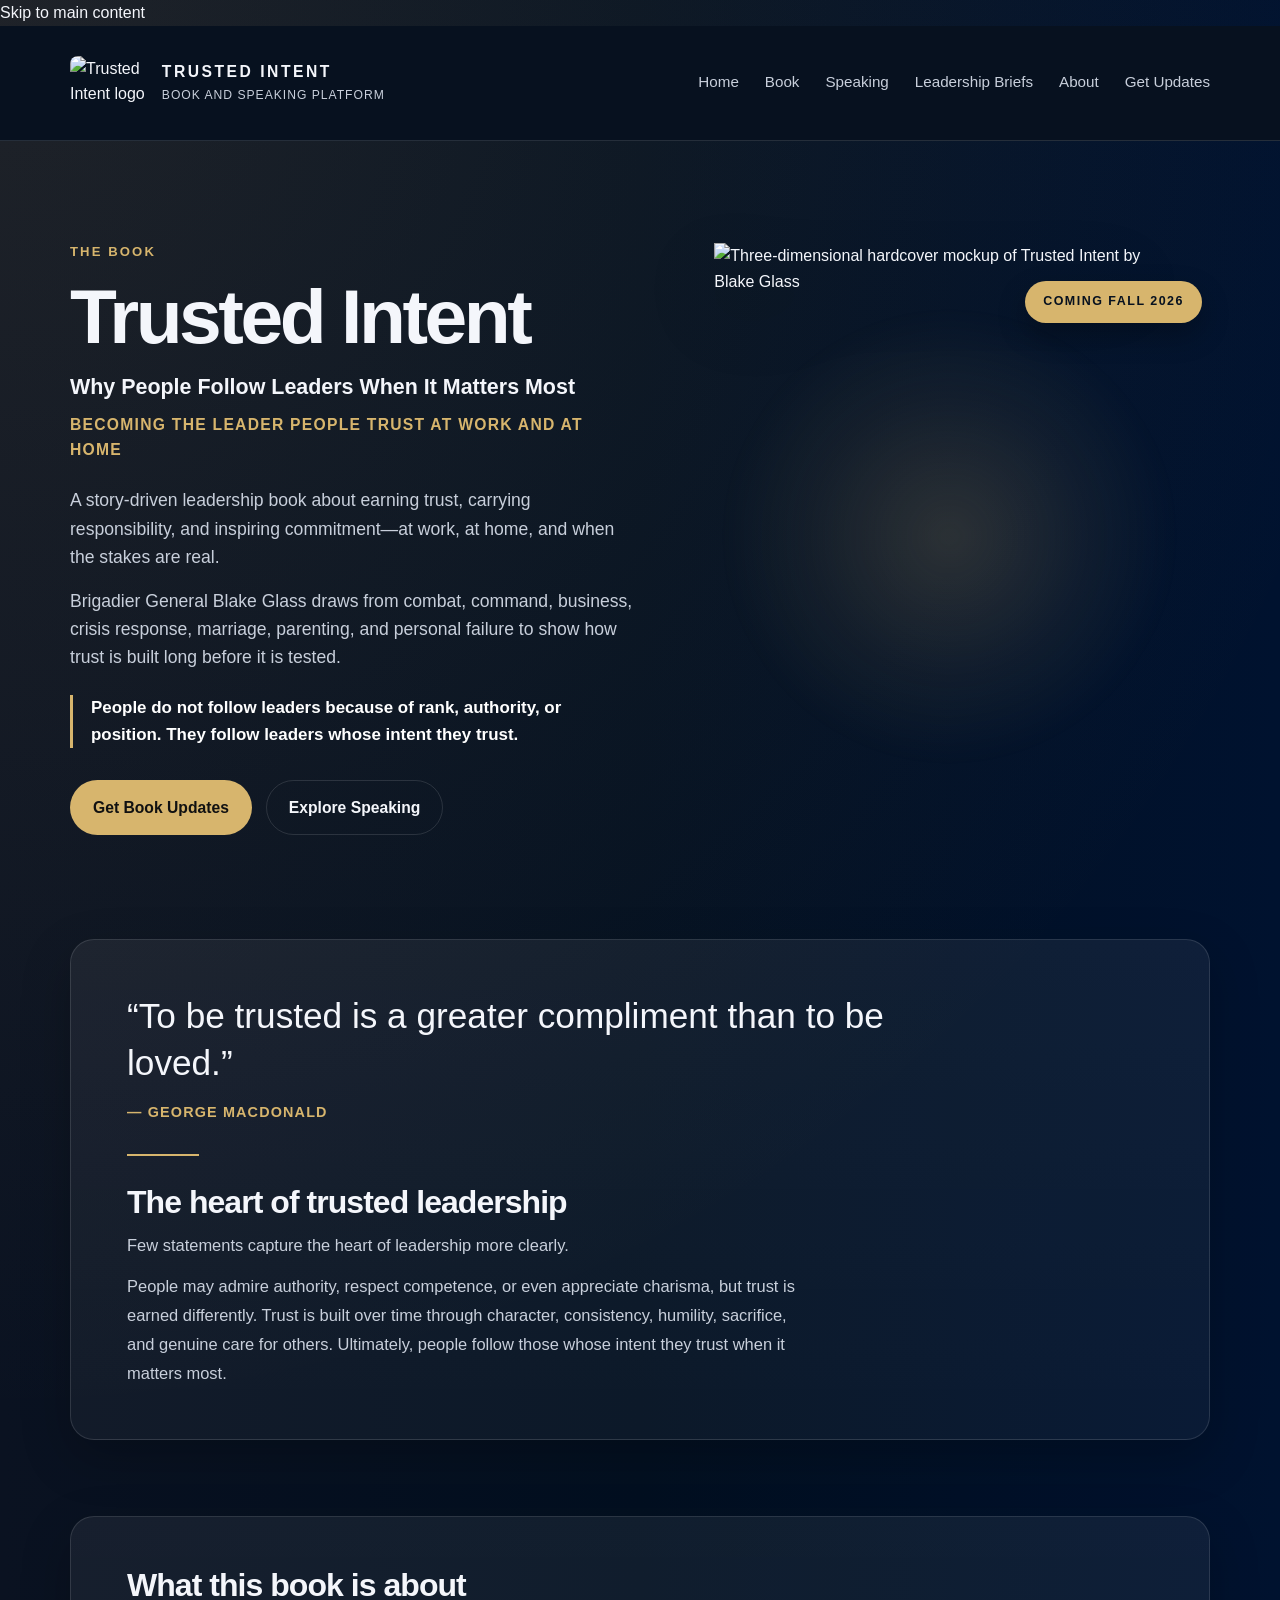
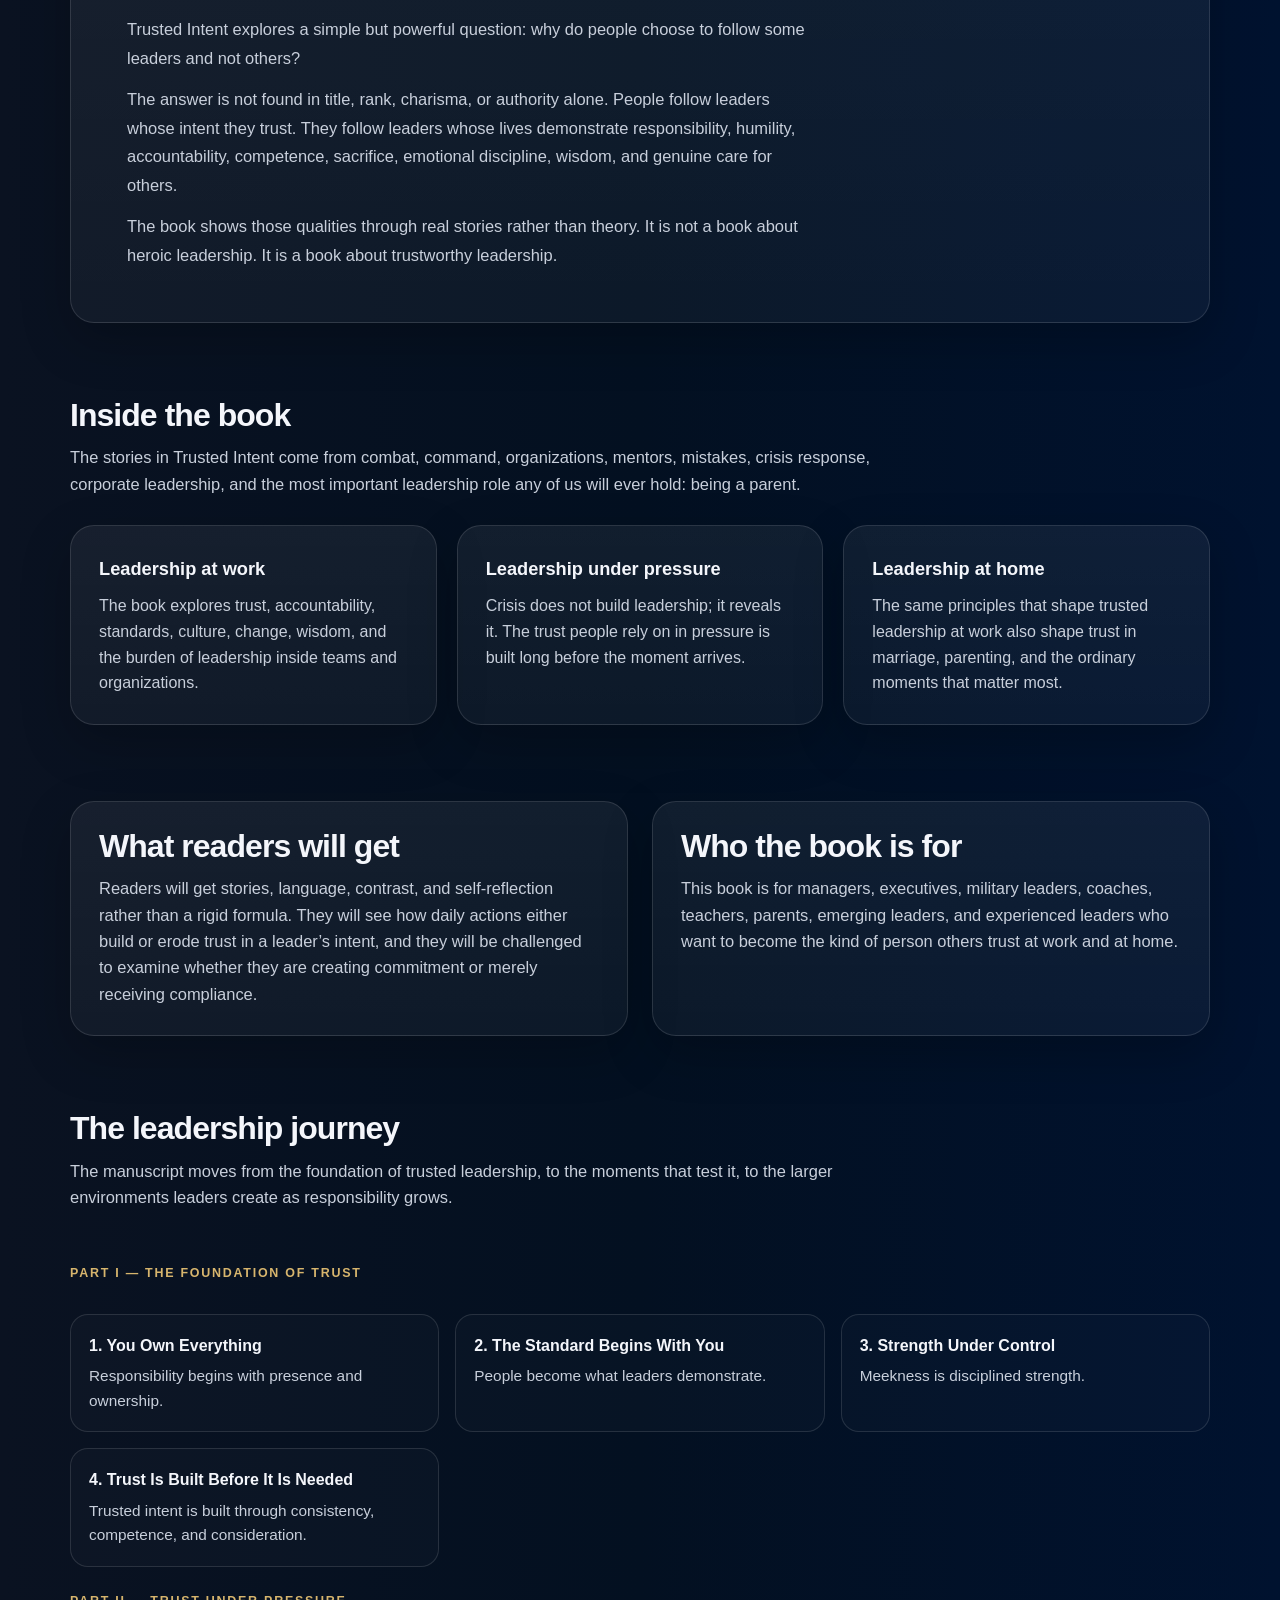
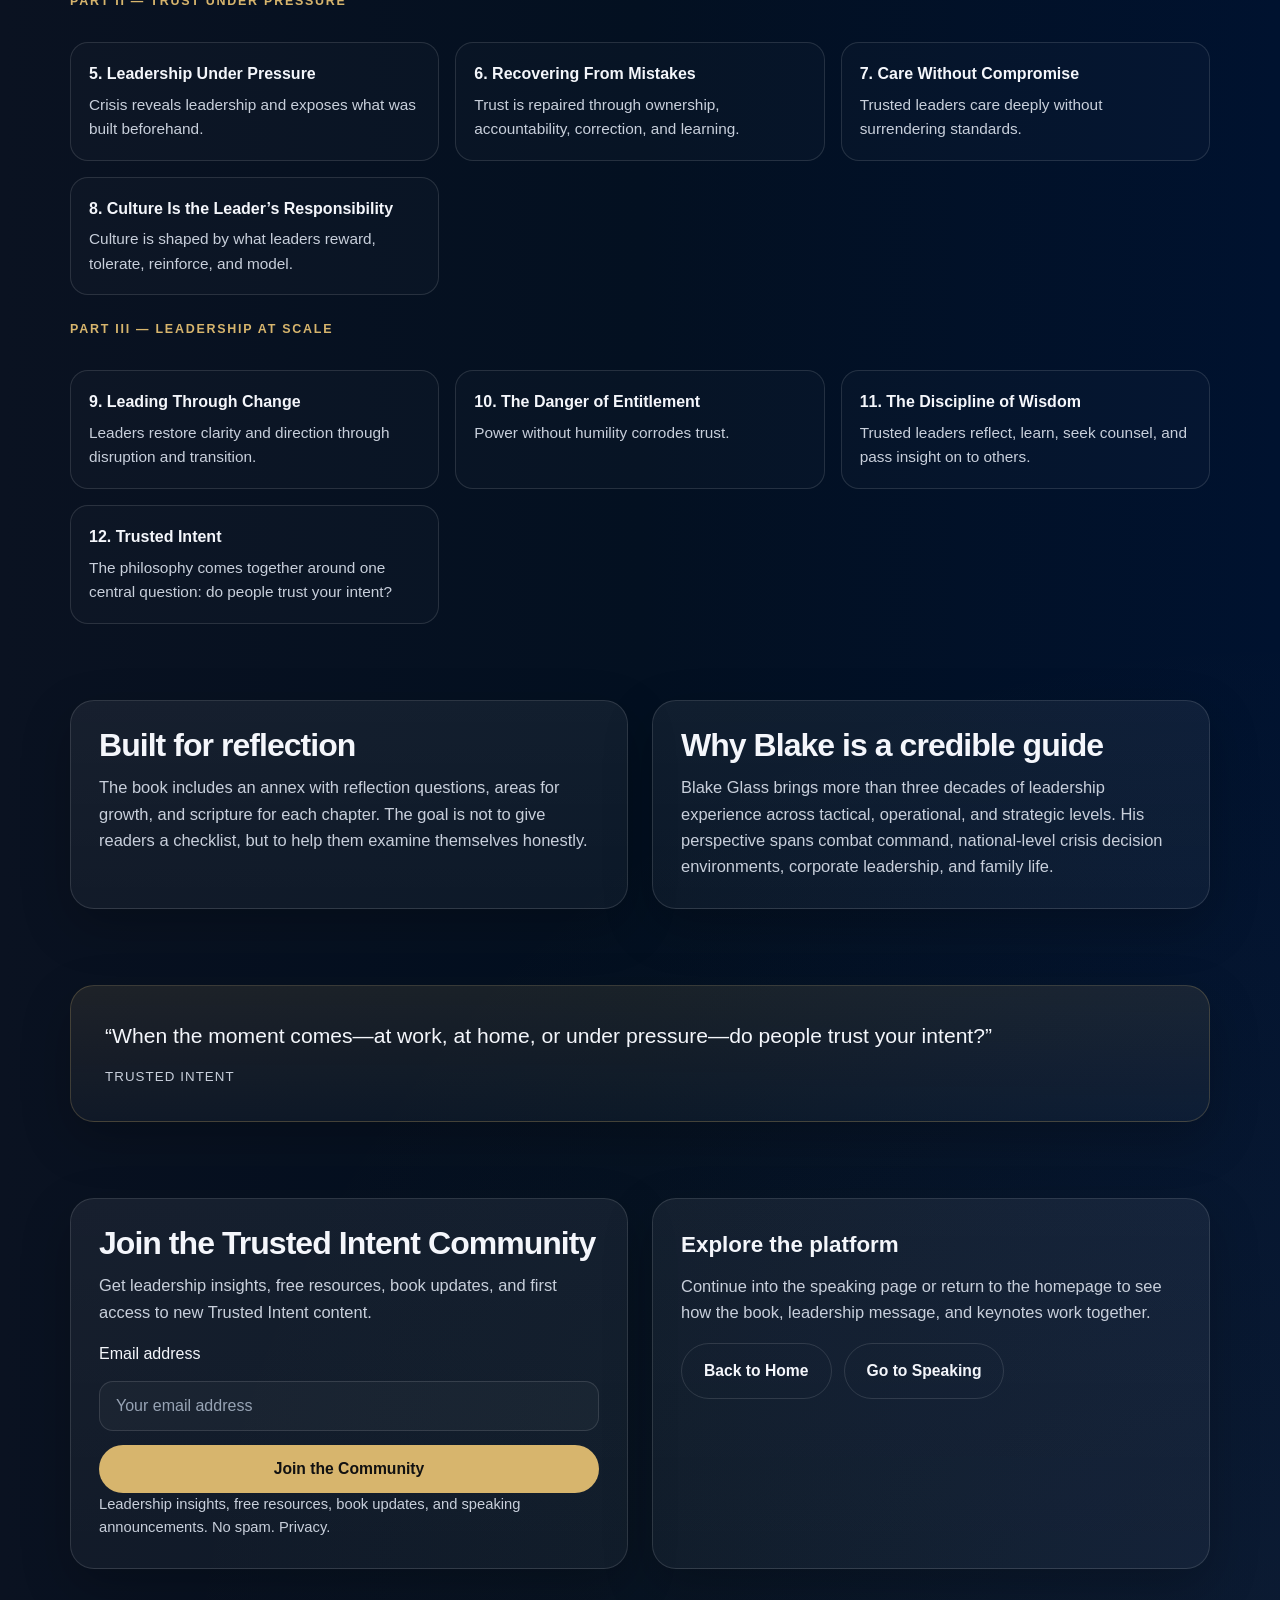
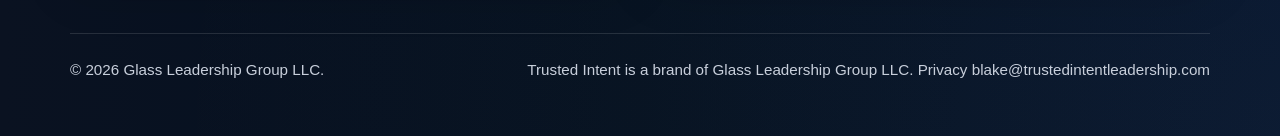
==== commit 82b59f14: "Add Leadership Briefs to site navigation" ====
--- a/book.html
+++ b/book.html
@@ -680,6 +680,7 @@
         <a href="index.html">Home</a>
         <a href="book.html" aria-current="page">Book</a>
         <a href="speaking.html">Speaking</a>
+        <a href="leadership-briefs.html">Leadership Briefs</a>
         <a href="index.html#about">About</a>
         <a class="nav-cta" href="#join">Get Updates</a>
       </nav>
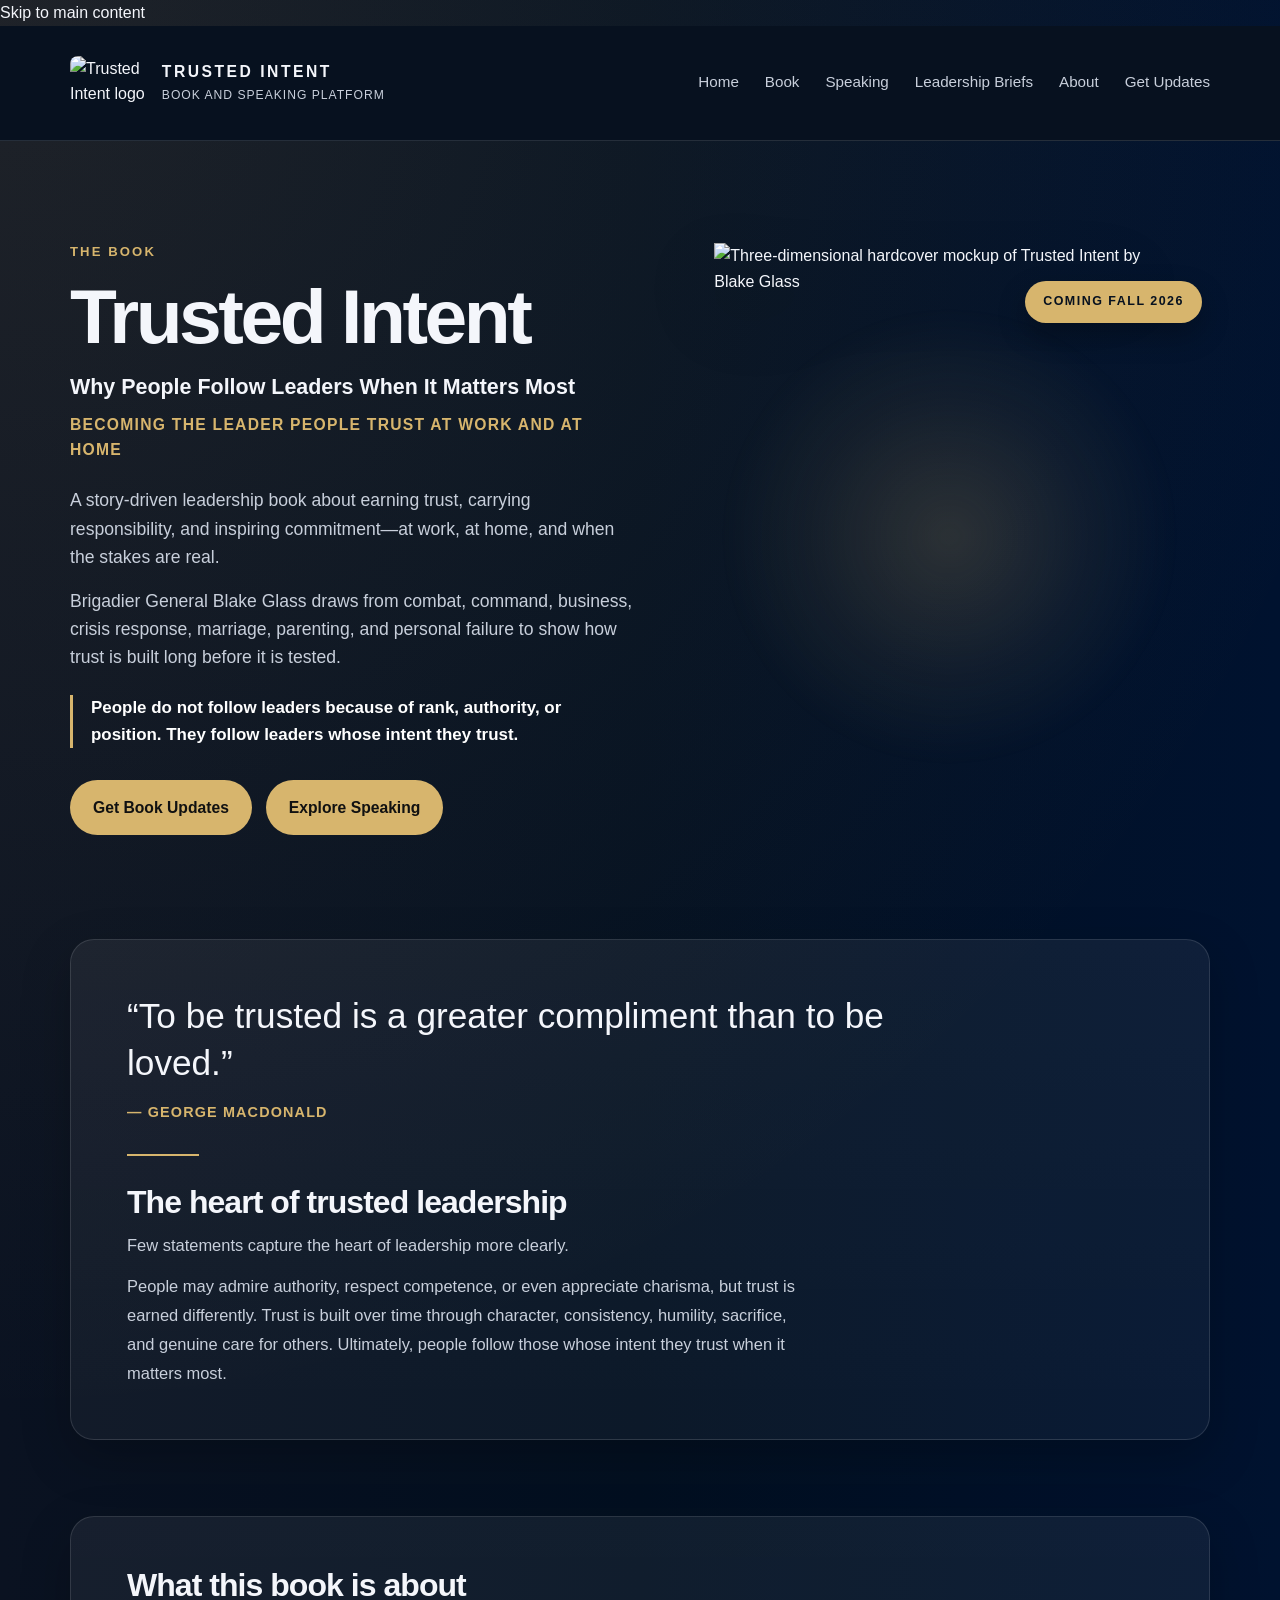
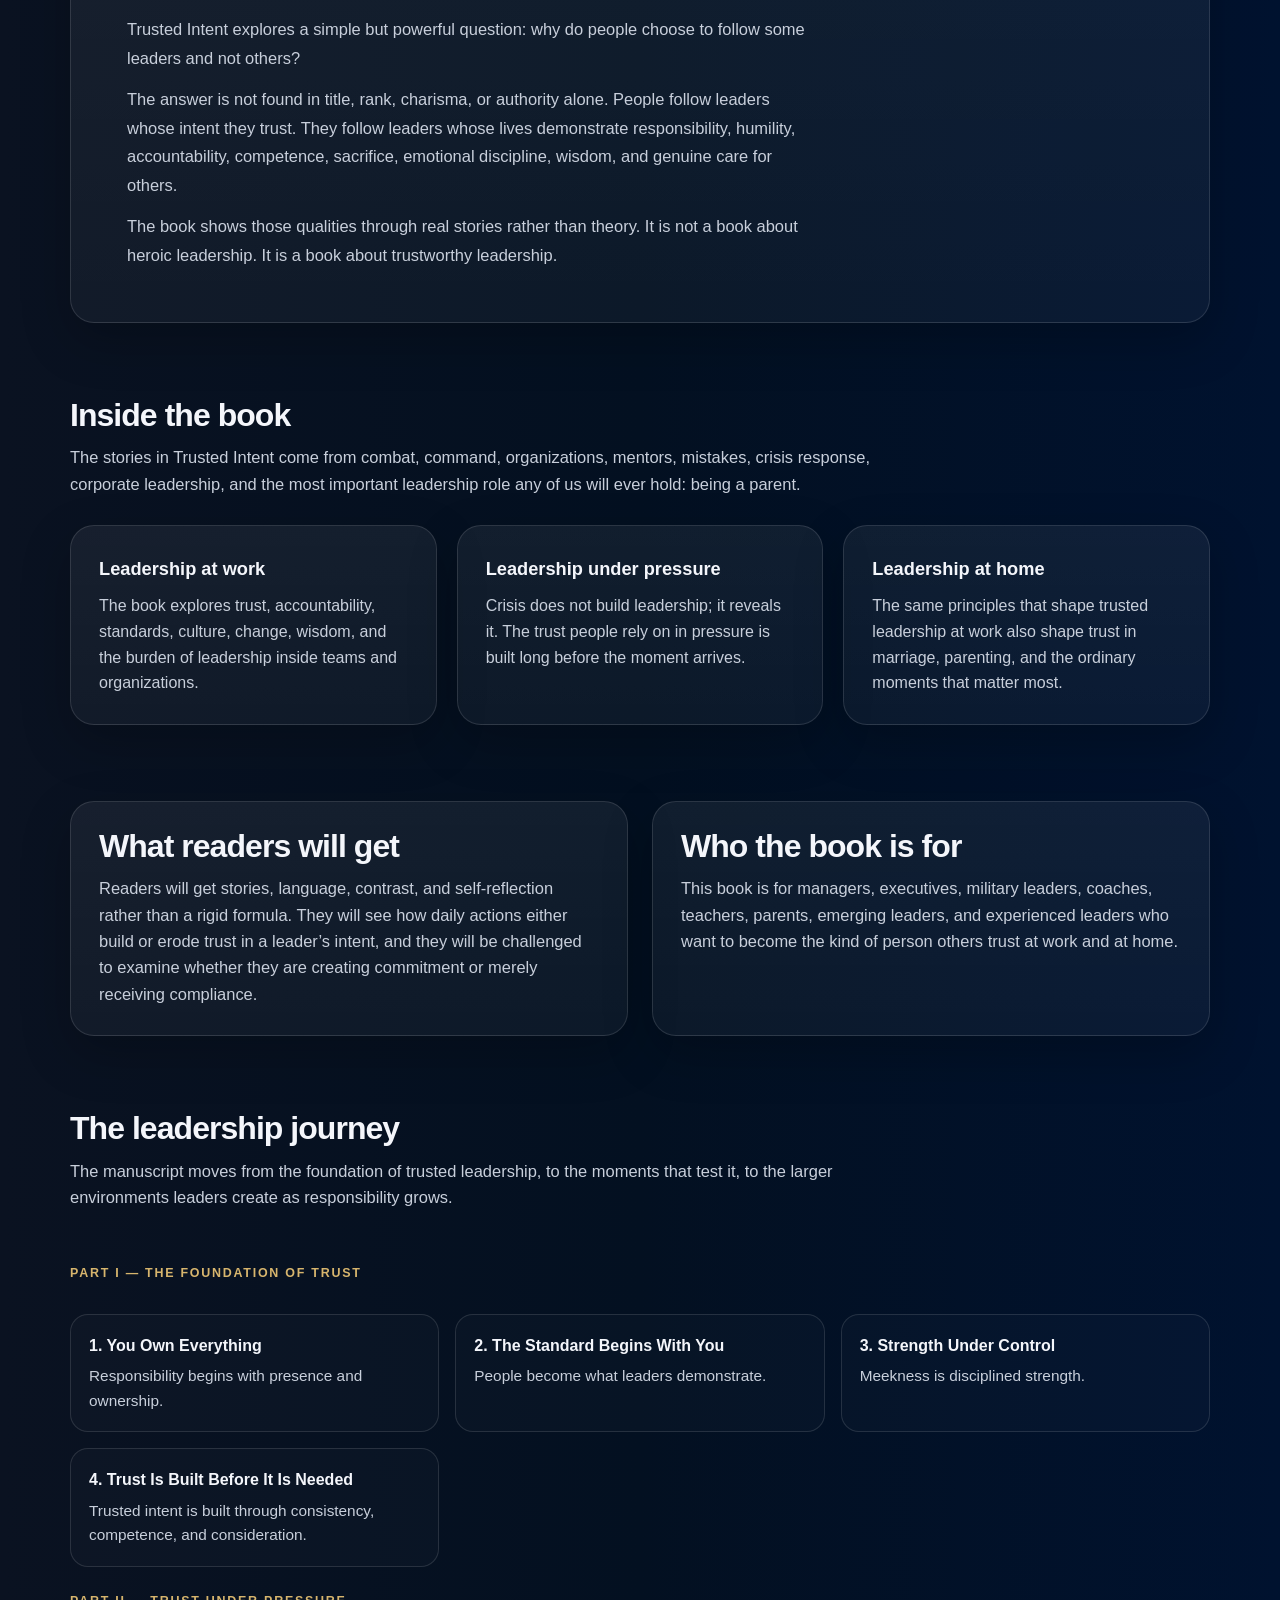
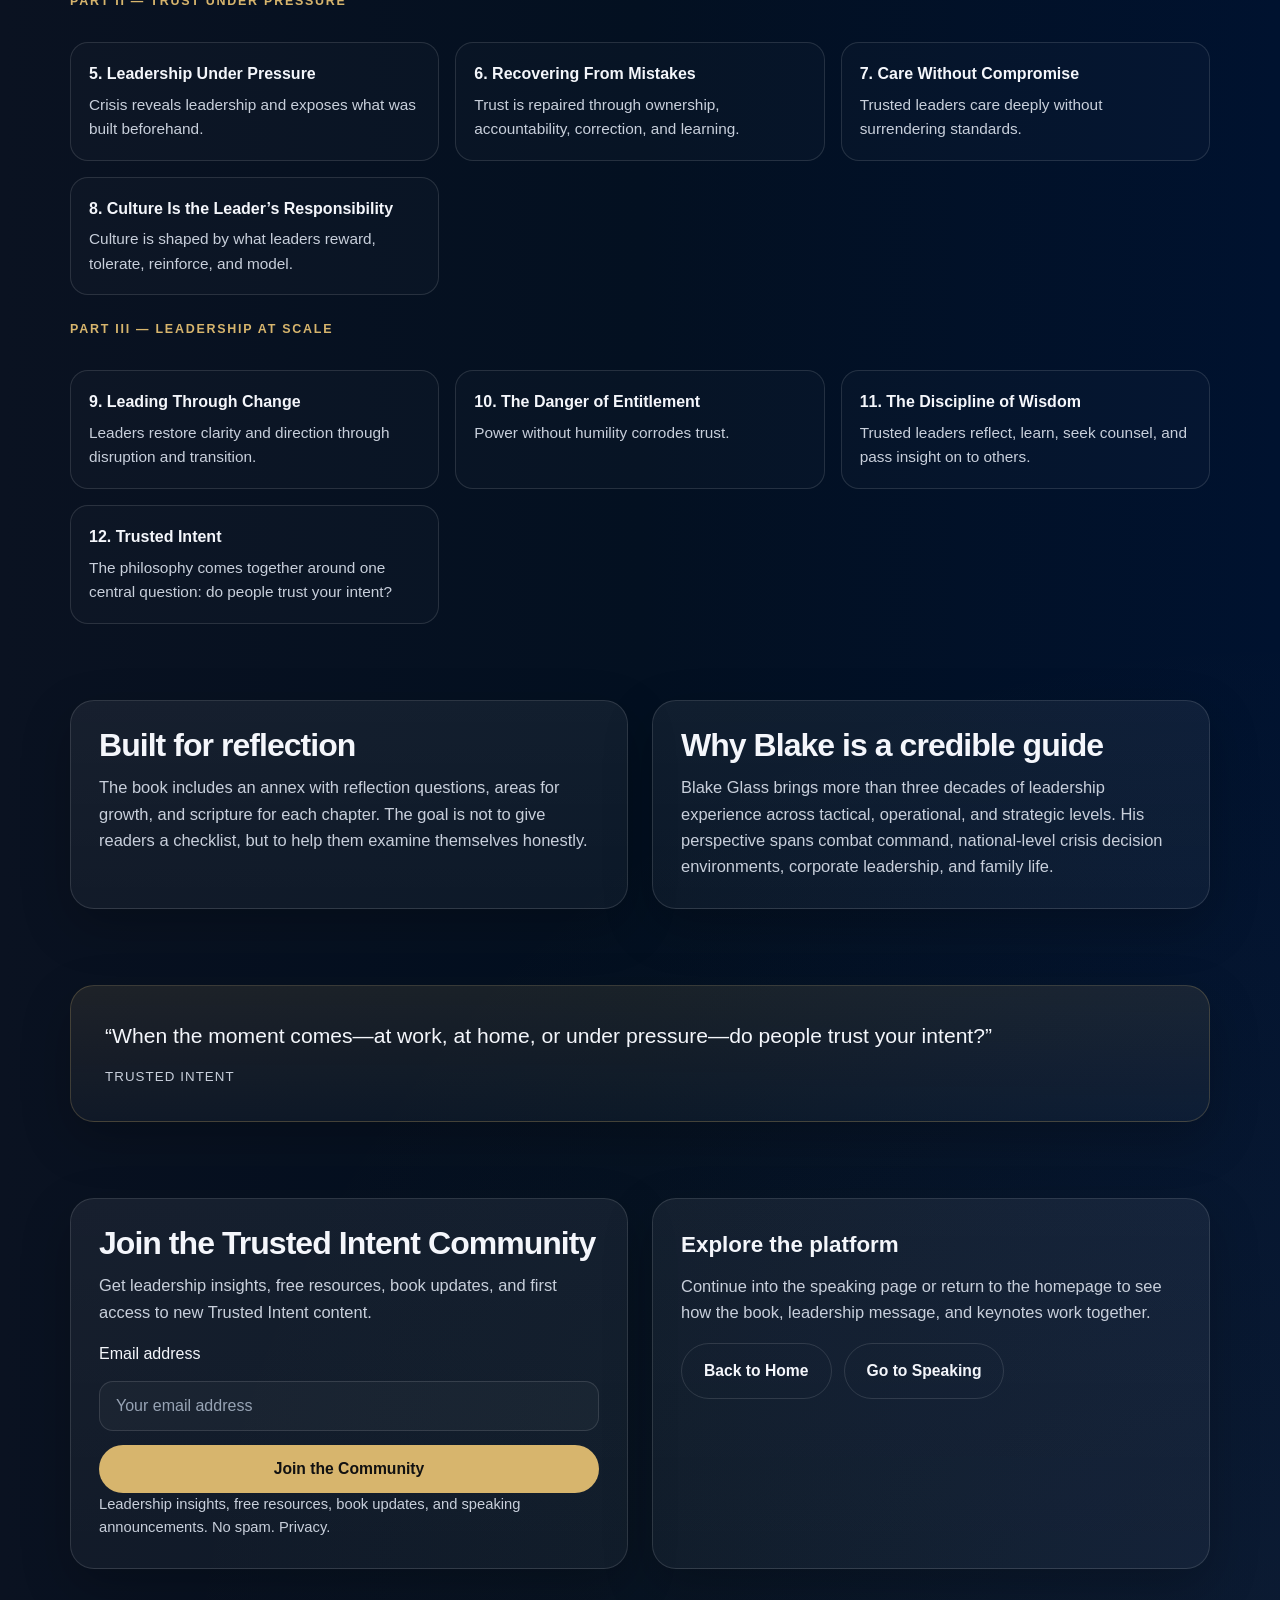
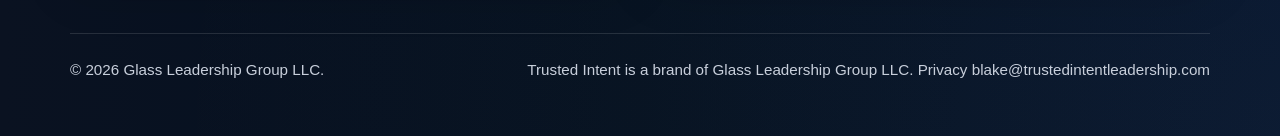
==== commit c00cf444: "Use gold primary style for Explore Speaking CTA" ====
--- a/book.html
+++ b/book.html
@@ -710,7 +710,7 @@
 
           <div class="hero-actions">
             <a class="button button-primary" href="#join">Get Book Updates</a>
-            <a class="button button-secondary" href="speaking.html">Explore Speaking</a>
+            <a class="button button-primary" href="speaking.html">Explore Speaking</a>
           </div>
         </div>
 
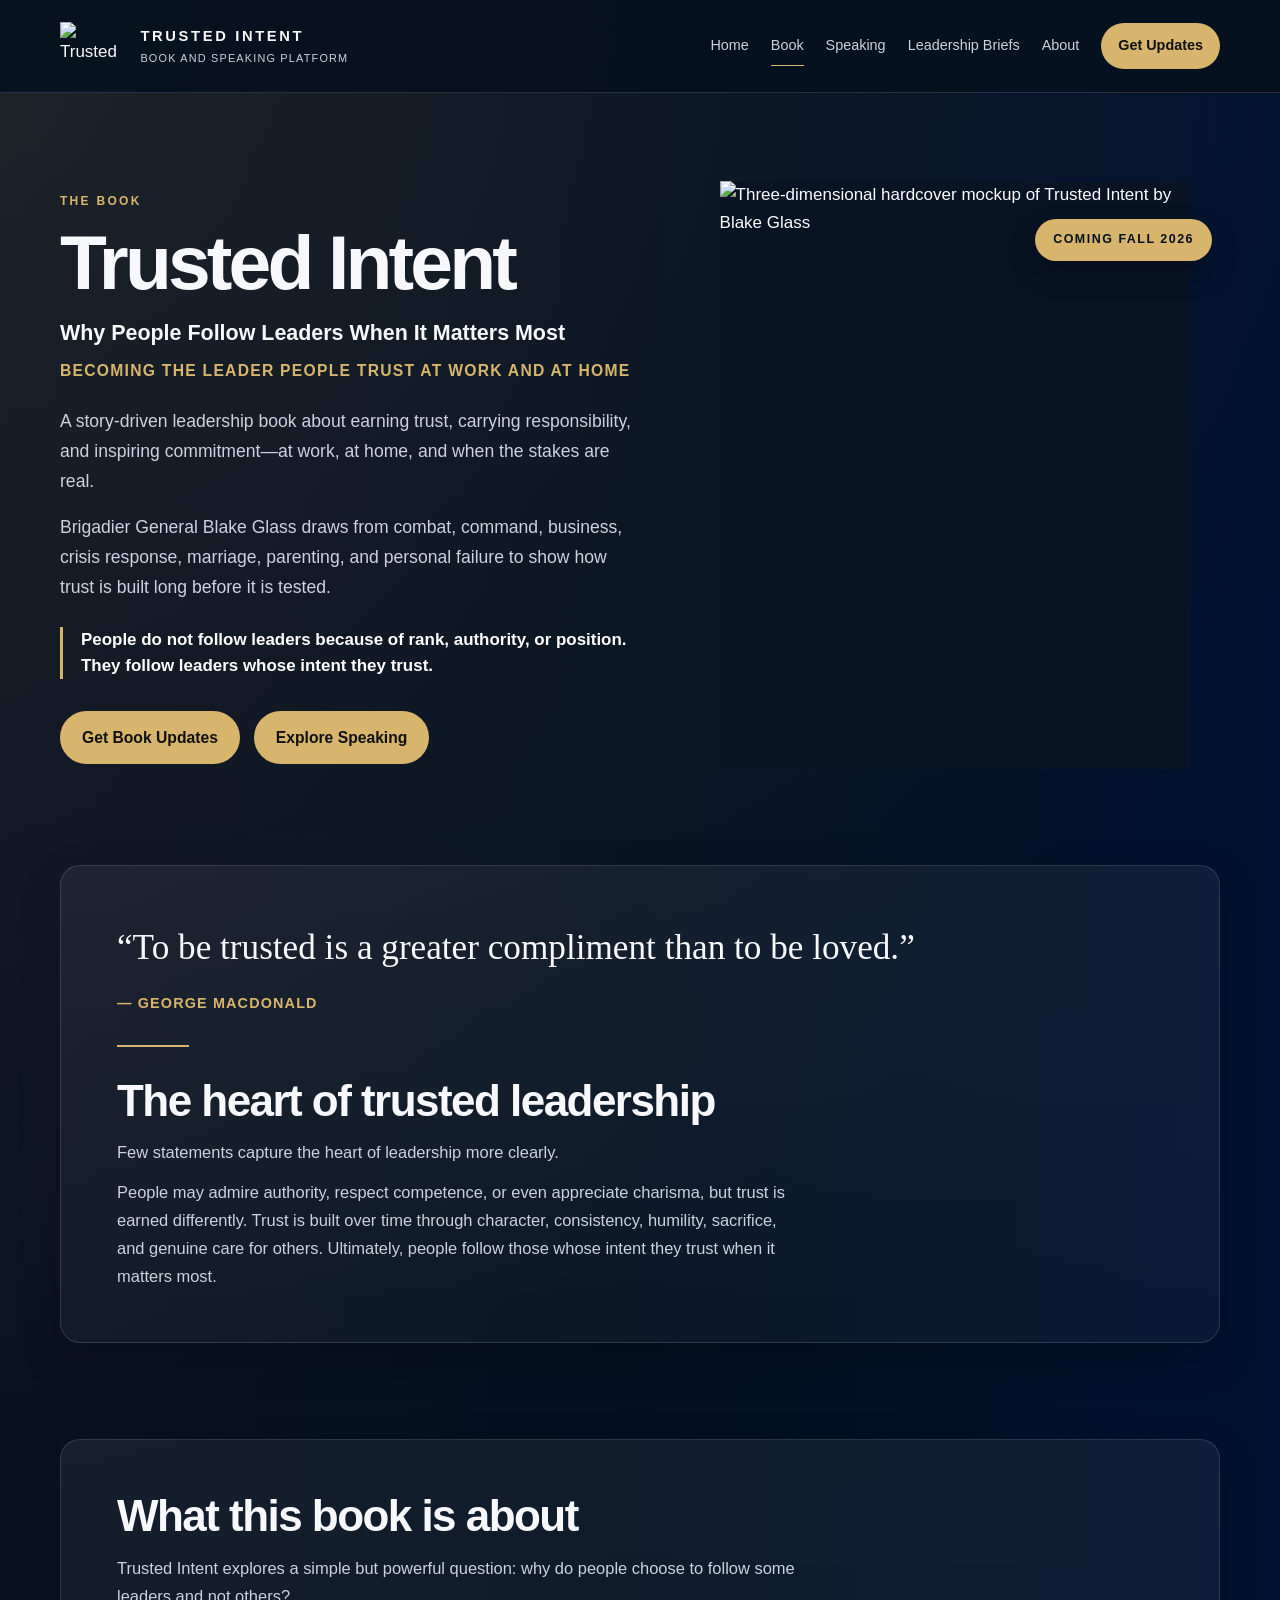
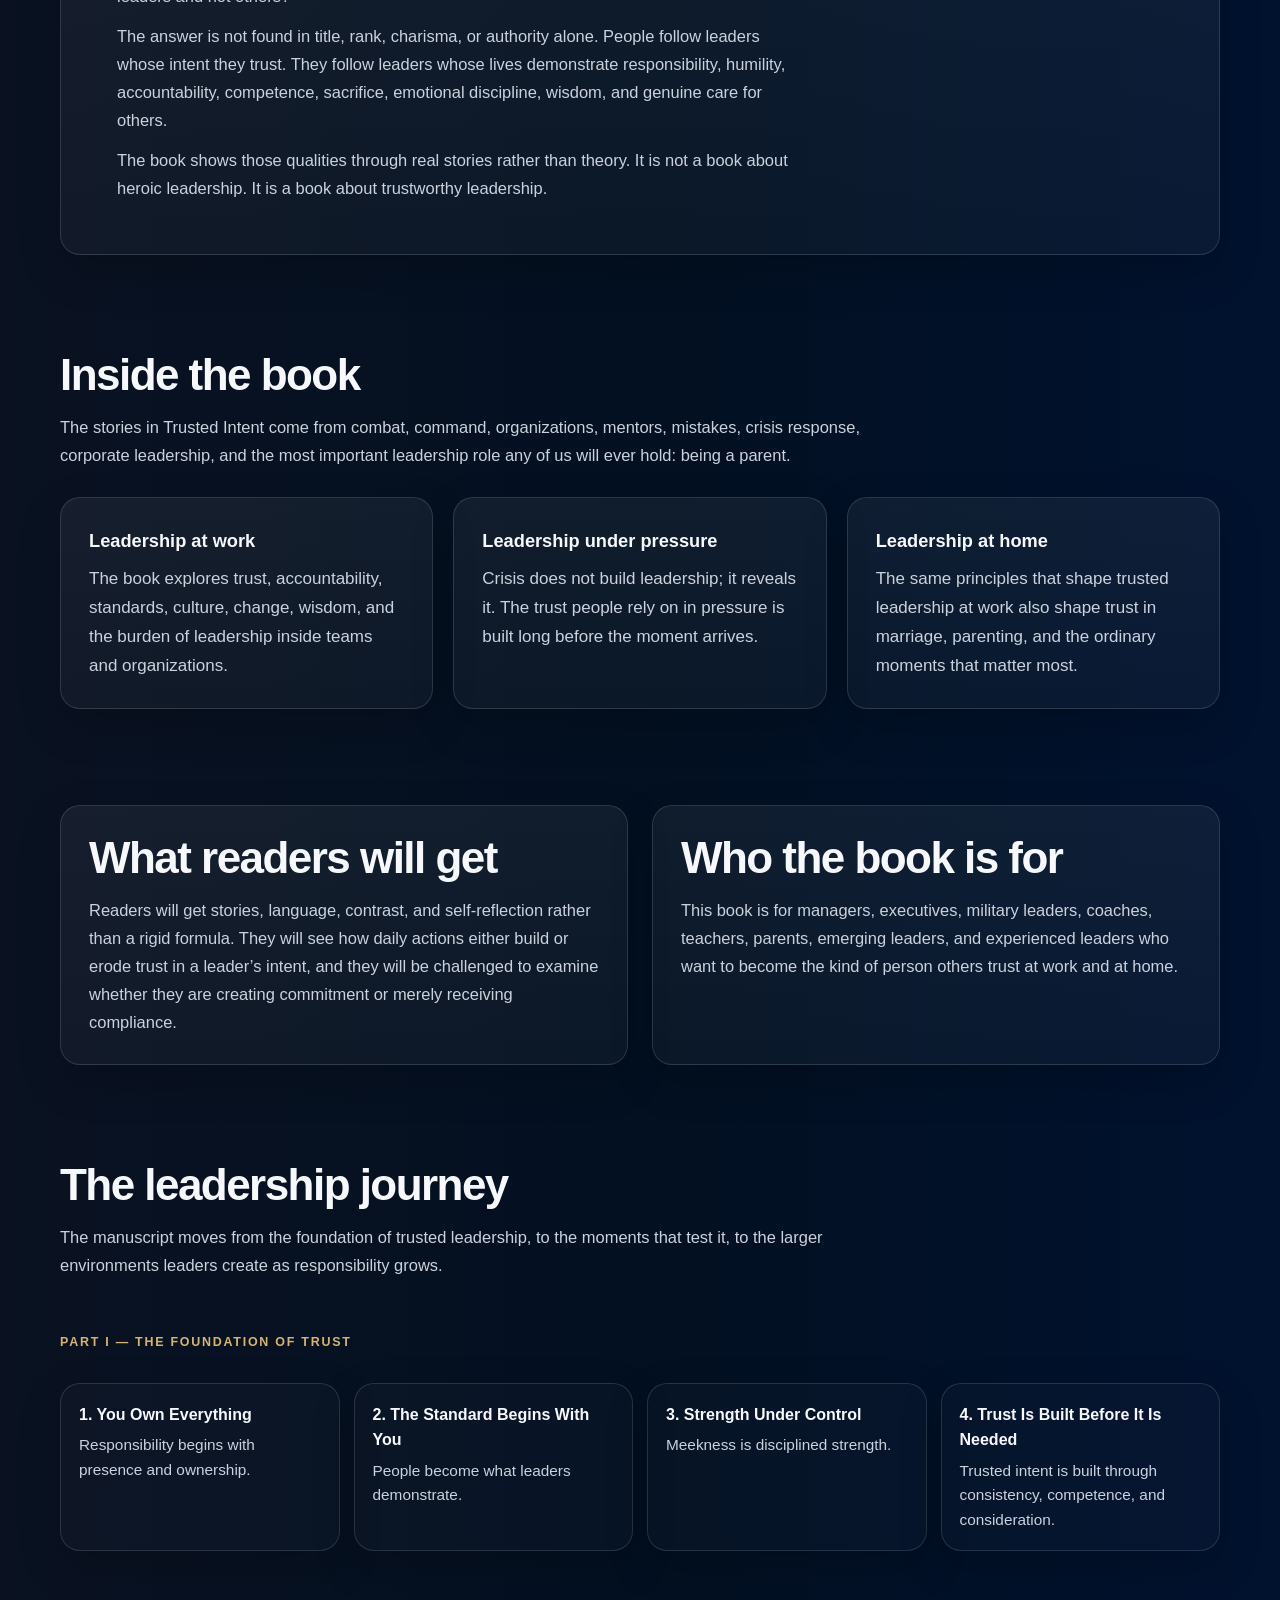
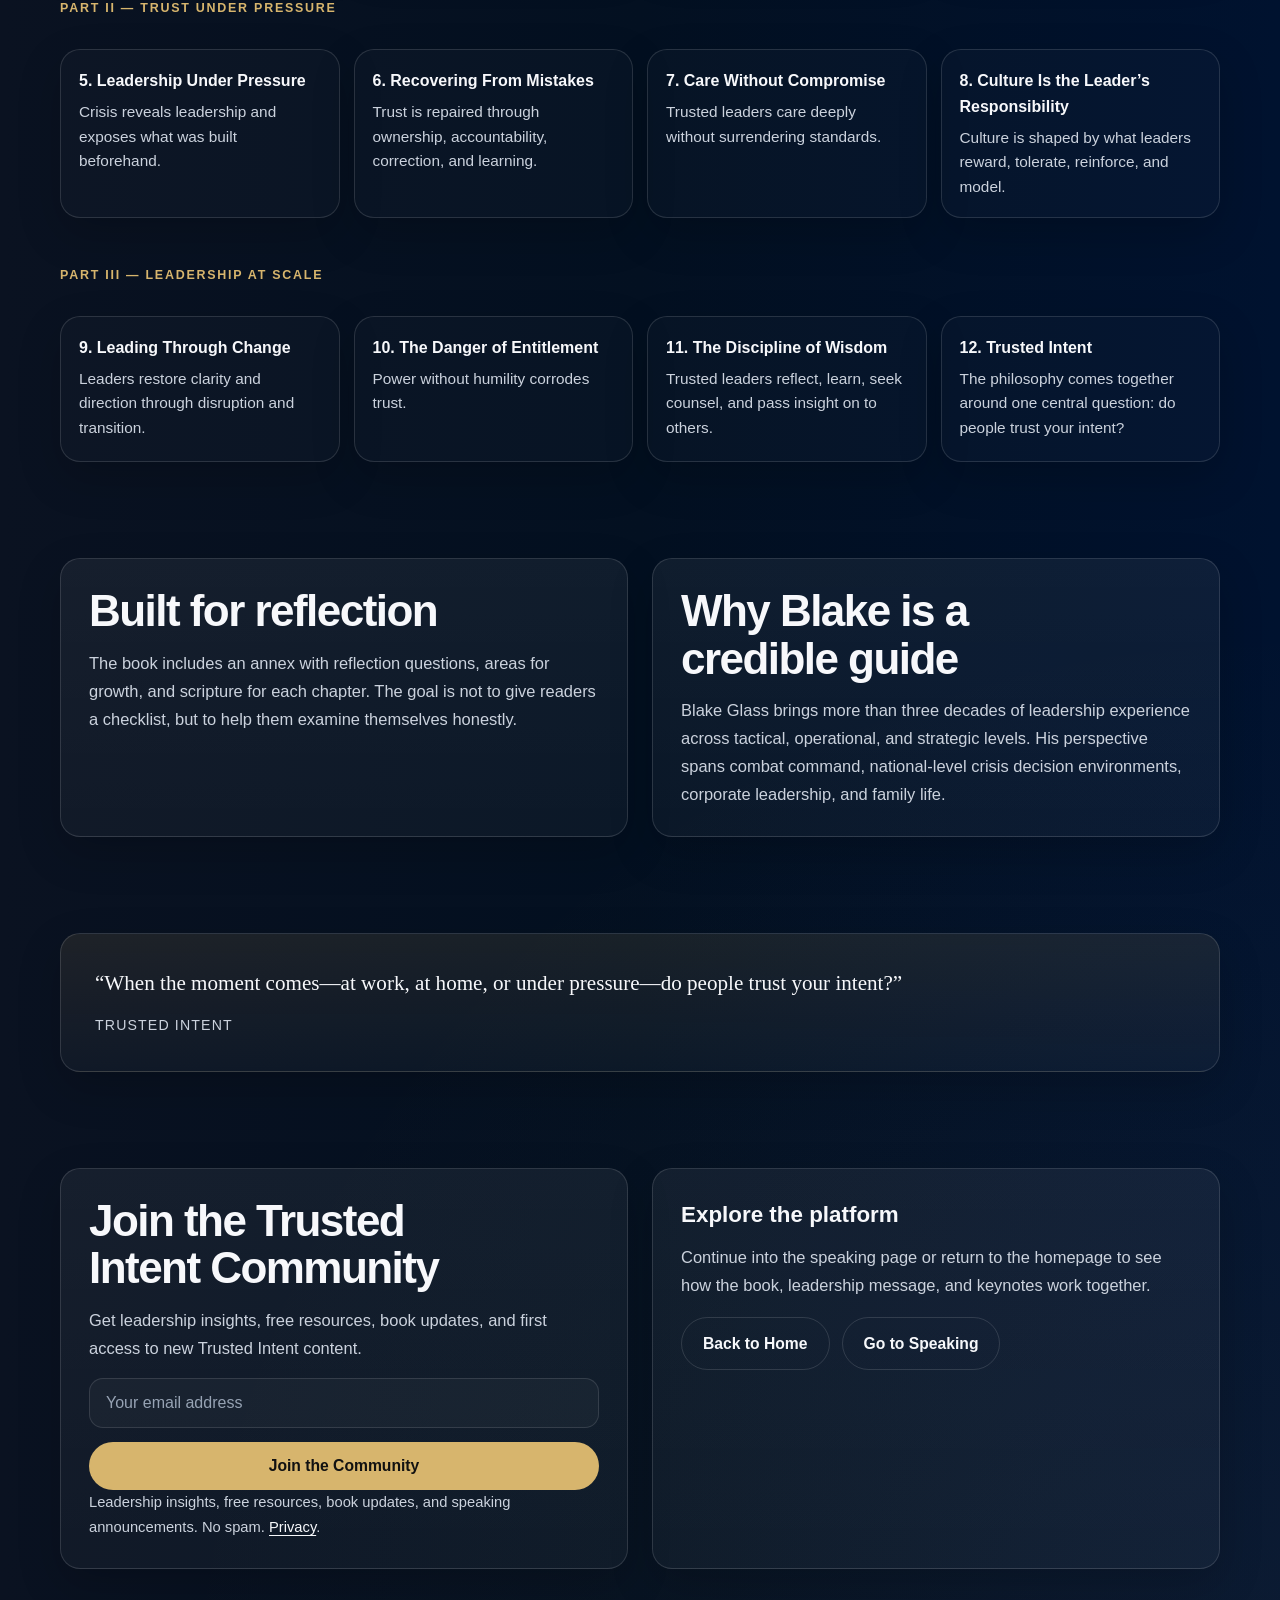
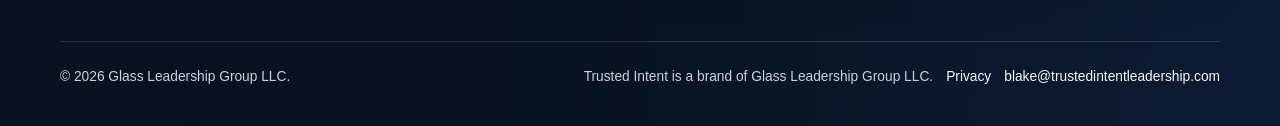
==== commit de86a095: "Use collapsible mobile navigation" ====
--- a/book.html
+++ b/book.html
@@ -676,7 +676,9 @@
         </div>
       </a>
 
-      <nav class="nav-links" aria-label="Primary navigation">
+      <button class="nav-toggle" type="button" aria-expanded="false" aria-controls="primary-navigation">Menu</button>
+
+      <nav id="primary-navigation" class="nav-links" aria-label="Primary navigation">
         <a href="index.html">Home</a>
         <a href="book.html" aria-current="page">Book</a>
         <a href="speaking.html">Speaking</a>
--- a/site-polish.css
+++ b/site-polish.css
@@ -0,0 +1,618 @@
+:root {
+  --bg: #07111f;
+  --bg-deep: #04101e;
+  --panel: rgba(255, 255, 255, 0.035);
+  --panel-strong: rgba(255, 255, 255, 0.055);
+  --text: #f7f8fb;
+  --muted: #cbd2dd;
+  --line: rgba(255, 255, 255, 0.13);
+  --line-gold: rgba(215, 181, 109, 0.27);
+  --gold: #d7b56d;
+  --gold-dark: #bd984f;
+  --max: 1160px;
+  --radius: 20px;
+  --font-sans: "Aptos", "Segoe UI", Helvetica, Arial, sans-serif;
+  --font-editorial: Georgia, "Times New Roman", serif;
+}
+
+html {
+  scroll-padding-top: 106px;
+}
+
+body {
+  font-family: var(--font-sans);
+  font-size: 17px;
+  -webkit-font-smoothing: antialiased;
+  text-rendering: optimizeLegibility;
+}
+
+section[id] {
+  scroll-margin-top: 106px;
+}
+
+.skip-link {
+  position: fixed;
+  top: 10px;
+  left: 10px;
+  z-index: 100;
+  padding: 10px 14px;
+  border-radius: 8px;
+  background: var(--gold);
+  color: #111;
+  font-weight: 800;
+  transform: translateY(-150%);
+}
+
+.skip-link:focus {
+  transform: translateY(0);
+}
+
+.sr-only {
+  position: absolute;
+  width: 1px;
+  height: 1px;
+  padding: 0;
+  margin: -1px;
+  overflow: hidden;
+  clip: rect(0, 0, 0, 0);
+  white-space: nowrap;
+  border: 0;
+}
+
+a:focus-visible,
+button:focus-visible,
+input:focus-visible,
+select:focus-visible,
+textarea:focus-visible {
+  outline: 3px solid var(--gold);
+  outline-offset: 3px;
+}
+
+.topbar {
+  padding: 8px 24px;
+  background: rgba(7, 17, 31, 0.94);
+  backdrop-filter: blur(16px);
+  -webkit-backdrop-filter: blur(16px);
+}
+
+.nav {
+  min-height: 76px;
+  padding: 8px 0;
+}
+
+.brand {
+  gap: 13px;
+}
+
+.brand img {
+  height: 48px;
+  border-radius: 0;
+}
+
+.brand-title {
+  font-size: 0.92rem;
+  letter-spacing: 0.18em;
+}
+
+.brand-subtitle {
+  font-size: 0.68rem;
+  letter-spacing: 0.11em;
+}
+
+.nav-links {
+  gap: 22px;
+  font-size: 0.9rem;
+}
+
+.nav-links a {
+  position: relative;
+  white-space: nowrap;
+}
+
+.nav-links a:not(.nav-cta)::after {
+  position: absolute;
+  right: 0;
+  bottom: -8px;
+  left: 0;
+  height: 1px;
+  background: var(--gold);
+  content: "";
+  opacity: 0;
+  transform: scaleX(0.4);
+  transition: opacity 180ms ease, transform 180ms ease;
+}
+
+.nav-links a:not(.nav-cta):hover::after,
+.nav-links a[aria-current="page"]::after {
+  opacity: 1;
+  transform: scaleX(1);
+}
+
+.nav-cta {
+  padding: 10px 16px;
+  border: 1px solid var(--line-gold);
+  border-radius: 999px;
+  color: #111;
+  background: var(--gold);
+  font-weight: 800;
+}
+
+.nav-cta:hover {
+  background: var(--gold-dark);
+  color: #111;
+}
+
+section {
+  padding: 48px 0;
+}
+
+.hero {
+  padding: 82px 0 66px;
+}
+
+h1,
+h2,
+h3 {
+  text-wrap: balance;
+}
+
+h1 {
+  font-weight: 780;
+  letter-spacing: -0.05em;
+}
+
+.section-title {
+  margin-bottom: 14px;
+  font-size: clamp(2rem, 3.5vw, 2.75rem);
+  line-height: 1.08;
+  letter-spacing: -0.035em;
+}
+
+.section-copy,
+.lead,
+.panel p,
+.card p,
+.keynote-card p,
+.engagement-card p {
+  line-height: 1.7;
+}
+
+.eyebrow {
+  margin-bottom: 15px;
+  font-size: 0.75rem;
+  letter-spacing: 0.19em;
+}
+
+.button,
+button {
+  min-height: 48px;
+  padding: 13px 21px;
+  transition: background-color 180ms ease, border-color 180ms ease, color 180ms ease, transform 180ms ease;
+}
+
+.panel,
+.hero-visual,
+.hero-card,
+.quote,
+.card,
+.keynote-card,
+.testimonial-card,
+.engagement-card,
+.chapter-card,
+.book-visual {
+  border-color: var(--line);
+  border-radius: var(--radius);
+  box-shadow: 0 16px 44px rgba(0, 0, 0, 0.18);
+}
+
+.quote p,
+.quote-inline p {
+  font-family: var(--font-editorial);
+  font-weight: 400;
+}
+
+.hero-photo,
+.about-photo img,
+.engagement-photo,
+.book-showcase img {
+  background: #0b1727;
+}
+
+.footer {
+  padding: 24px 0 38px;
+  font-size: 0.86rem;
+}
+
+.footer-line {
+  align-items: flex-start;
+}
+
+.footer-brand-note {
+  display: flex;
+  flex-wrap: wrap;
+  justify-content: flex-end;
+  gap: 7px 13px;
+  text-align: right;
+}
+
+.footer a {
+  color: var(--text);
+}
+
+.footer a:hover {
+  color: var(--gold);
+}
+
+.fine-print a {
+  color: var(--text);
+  text-decoration: underline;
+  text-underline-offset: 3px;
+}
+
+.fine-print a:hover {
+  color: var(--gold);
+}
+
+/* Homepage refinements */
+body.home-page .hero-grid {
+  gap: 58px;
+}
+
+body.home-page .hero-highlight {
+  max-width: 680px;
+}
+
+body.home-page .about-author {
+  align-items: stretch;
+}
+
+body.home-page .about-author .panel {
+  display: flex;
+  flex-direction: column;
+  justify-content: center;
+}
+
+body.home-page .certification-band {
+  grid-template-columns: 112px minmax(260px, 1fr) auto;
+  gap: 24px;
+  padding: 20px 0;
+}
+
+body.home-page .glg-logo {
+  width: 112px;
+}
+
+/* Speaking page refinements */
+body.speaking-page h1 {
+  max-width: 680px;
+  font-size: clamp(3.5rem, 5.4vw, 4.8rem);
+  line-height: 0.98;
+}
+
+body.speaking-page .hero-grid {
+  gap: 56px;
+}
+
+body.speaking-page .keynote-grid {
+  gap: 22px;
+}
+
+body.speaking-page .keynote-card {
+  padding: 30px 34px;
+}
+
+body.speaking-page .takeaways {
+  gap: 8px;
+  margin-top: 18px;
+}
+
+body.speaking-page .testimonial-grid {
+  grid-template-columns: repeat(2, minmax(0, 1fr));
+}
+
+body.speaking-page .testimonial-card {
+  min-height: 250px;
+}
+
+body.speaking-page .testimonial-card blockquote {
+  font-family: var(--font-editorial);
+  font-size: 1.15rem;
+  font-weight: 400;
+}
+
+body.speaking-page .inquiry-intro {
+  max-width: 760px;
+}
+
+body.speaking-page .next-steps {
+  padding: 0;
+  list-style: none;
+}
+
+body.speaking-page .form-field label {
+  color: var(--text);
+}
+
+body.speaking-page input,
+body.speaking-page select,
+body.speaking-page textarea {
+  border-color: rgba(255, 255, 255, 0.17);
+}
+
+/* Book page refinements */
+body.book-page .hero-grid {
+  gap: 54px;
+}
+
+body.book-page .book-showcase img {
+  filter: saturate(0.94) contrast(1.03);
+}
+
+body.book-page .chapter-grid {
+  grid-template-columns: repeat(4, minmax(0, 1fr));
+  gap: 14px;
+}
+
+body.book-page .chapter-card {
+  min-height: 146px;
+  padding: 18px;
+}
+
+body.book-page .part-section + .part-section {
+  margin-top: 22px;
+}
+
+/* Privacy page */
+body.privacy-page main {
+  min-height: 70vh;
+}
+
+.privacy-hero {
+  padding: 78px 0 34px;
+}
+
+.privacy-content {
+  max-width: 840px;
+  padding-bottom: 80px;
+}
+
+.privacy-content h2 {
+  margin: 42px 0 12px;
+  font-size: 1.55rem;
+}
+
+.privacy-content p,
+.privacy-content li {
+  color: var(--muted);
+}
+
+.privacy-content a {
+  color: var(--gold);
+  text-decoration: underline;
+  text-underline-offset: 3px;
+}
+
+@media (max-width: 960px) {
+  .topbar {
+    padding: 7px 18px;
+  }
+
+  .nav {
+    gap: 10px;
+  }
+
+  .nav-links {
+    gap: 18px;
+    overflow-x: auto;
+    padding: 5px 1px 8px;
+    scrollbar-width: none;
+  }
+
+  .nav-links::-webkit-scrollbar {
+    display: none;
+  }
+
+  .nav-links a {
+    border: 0;
+    padding: 7px 0;
+    background: transparent;
+  }
+
+  .nav-links .nav-cta {
+    padding: 8px 13px;
+    border: 1px solid var(--line-gold);
+    background: var(--gold);
+  }
+
+  body.book-page .chapter-grid {
+    grid-template-columns: repeat(2, minmax(0, 1fr));
+  }
+
+  body.speaking-page .testimonial-grid {
+    grid-template-columns: 1fr;
+  }
+
+  body.home-page .certification-band {
+    grid-template-columns: 104px 1fr;
+  }
+
+  body.home-page .glg-logo {
+    width: 104px;
+  }
+}
+
+@media (max-width: 640px) {
+  body {
+    font-size: 16px;
+  }
+
+  .wrap {
+    width: min(100% - 36px, var(--max));
+  }
+
+  .topbar {
+    padding-inline: 0;
+  }
+
+  .nav {
+    min-height: 0;
+  }
+
+  .brand img {
+    height: 42px;
+  }
+
+  .brand-title {
+    font-size: 0.82rem;
+  }
+
+  .brand-subtitle {
+    font-size: 0.61rem;
+  }
+
+  .nav-links {
+    gap: 16px;
+    font-size: 0.8rem;
+  }
+
+  section {
+    padding: 38px 0;
+  }
+
+  .hero {
+    padding: 58px 0 46px;
+  }
+
+  .section-title {
+    font-size: 2rem;
+  }
+
+  .panel,
+  .card,
+  .quote,
+  body.speaking-page .keynote-card {
+    padding: 24px;
+  }
+
+  body.speaking-page h1 {
+    font-size: clamp(3rem, 15vw, 4rem);
+  }
+
+  body.book-page .chapter-grid {
+    grid-template-columns: 1fr;
+  }
+
+  body.book-page .chapter-card {
+    min-height: 0;
+  }
+
+  .footer-brand-note {
+    justify-content: flex-start;
+    text-align: left;
+  }
+}
+
+@media (prefers-reduced-motion: reduce) {
+  html {
+    scroll-behavior: auto;
+  }
+
+  *,
+  *::before,
+  *::after {
+    scroll-behavior: auto !important;
+    transition-duration: 0.01ms !important;
+    animation-duration: 0.01ms !important;
+    animation-iteration-count: 1 !important;
+  }
+}
+
+
+.nav-toggle {
+  display: none;
+}
+
+@media (max-width: 960px) {
+  .nav {
+    align-items: center !important;
+    flex-wrap: wrap !important;
+  }
+
+  .nav-toggle {
+    display: inline-flex;
+    align-items: center;
+    justify-content: center;
+    min-height: 40px;
+    margin-left: auto;
+    padding: 9px 16px;
+    border: 1px solid var(--line-gold);
+    border-radius: 999px;
+    background: transparent;
+    color: var(--gold);
+    font: inherit;
+    font-size: 0.82rem;
+    font-weight: 800;
+    letter-spacing: 0.06em;
+    text-transform: uppercase;
+    cursor: pointer;
+  }
+
+  .nav-toggle:hover,
+  .nav-toggle[aria-expanded="true"] {
+    background: var(--gold);
+    color: #111;
+  }
+
+  .nav-links {
+    display: none !important;
+    width: 100%;
+    flex-direction: column;
+    align-items: stretch;
+    gap: 0 !important;
+    overflow: visible !important;
+    margin-top: 4px;
+    padding: 8px !important;
+    border: 1px solid var(--line);
+    border-radius: 16px;
+    background: rgba(7, 17, 31, 0.98);
+    box-shadow: 0 18px 36px rgba(0, 0, 0, 0.28);
+  }
+
+  .nav-links.is-open {
+    display: flex !important;
+  }
+
+  .nav-links a {
+    width: 100%;
+    padding: 11px 13px !important;
+    border: 0 !important;
+    border-radius: 10px !important;
+    background: transparent !important;
+    white-space: normal;
+  }
+
+  .nav-links a + a:not(.nav-cta) {
+    border-top: 1px solid rgba(255,255,255,0.07) !important;
+    border-radius: 0 !important;
+  }
+
+  .nav-links a:not(.nav-cta)::after {
+    display: none;
+  }
+
+  .nav-links a[aria-current="page"] {
+    color: var(--gold);
+    font-weight: 800;
+  }
+
+  .nav-links .nav-cta {
+    width: 100%;
+    margin-top: 8px;
+    padding: 11px 14px !important;
+    border: 1px solid var(--line-gold) !important;
+    border-radius: 999px !important;
+    background: var(--gold) !important;
+    color: #111 !important;
+    text-align: center;
+  }
+}
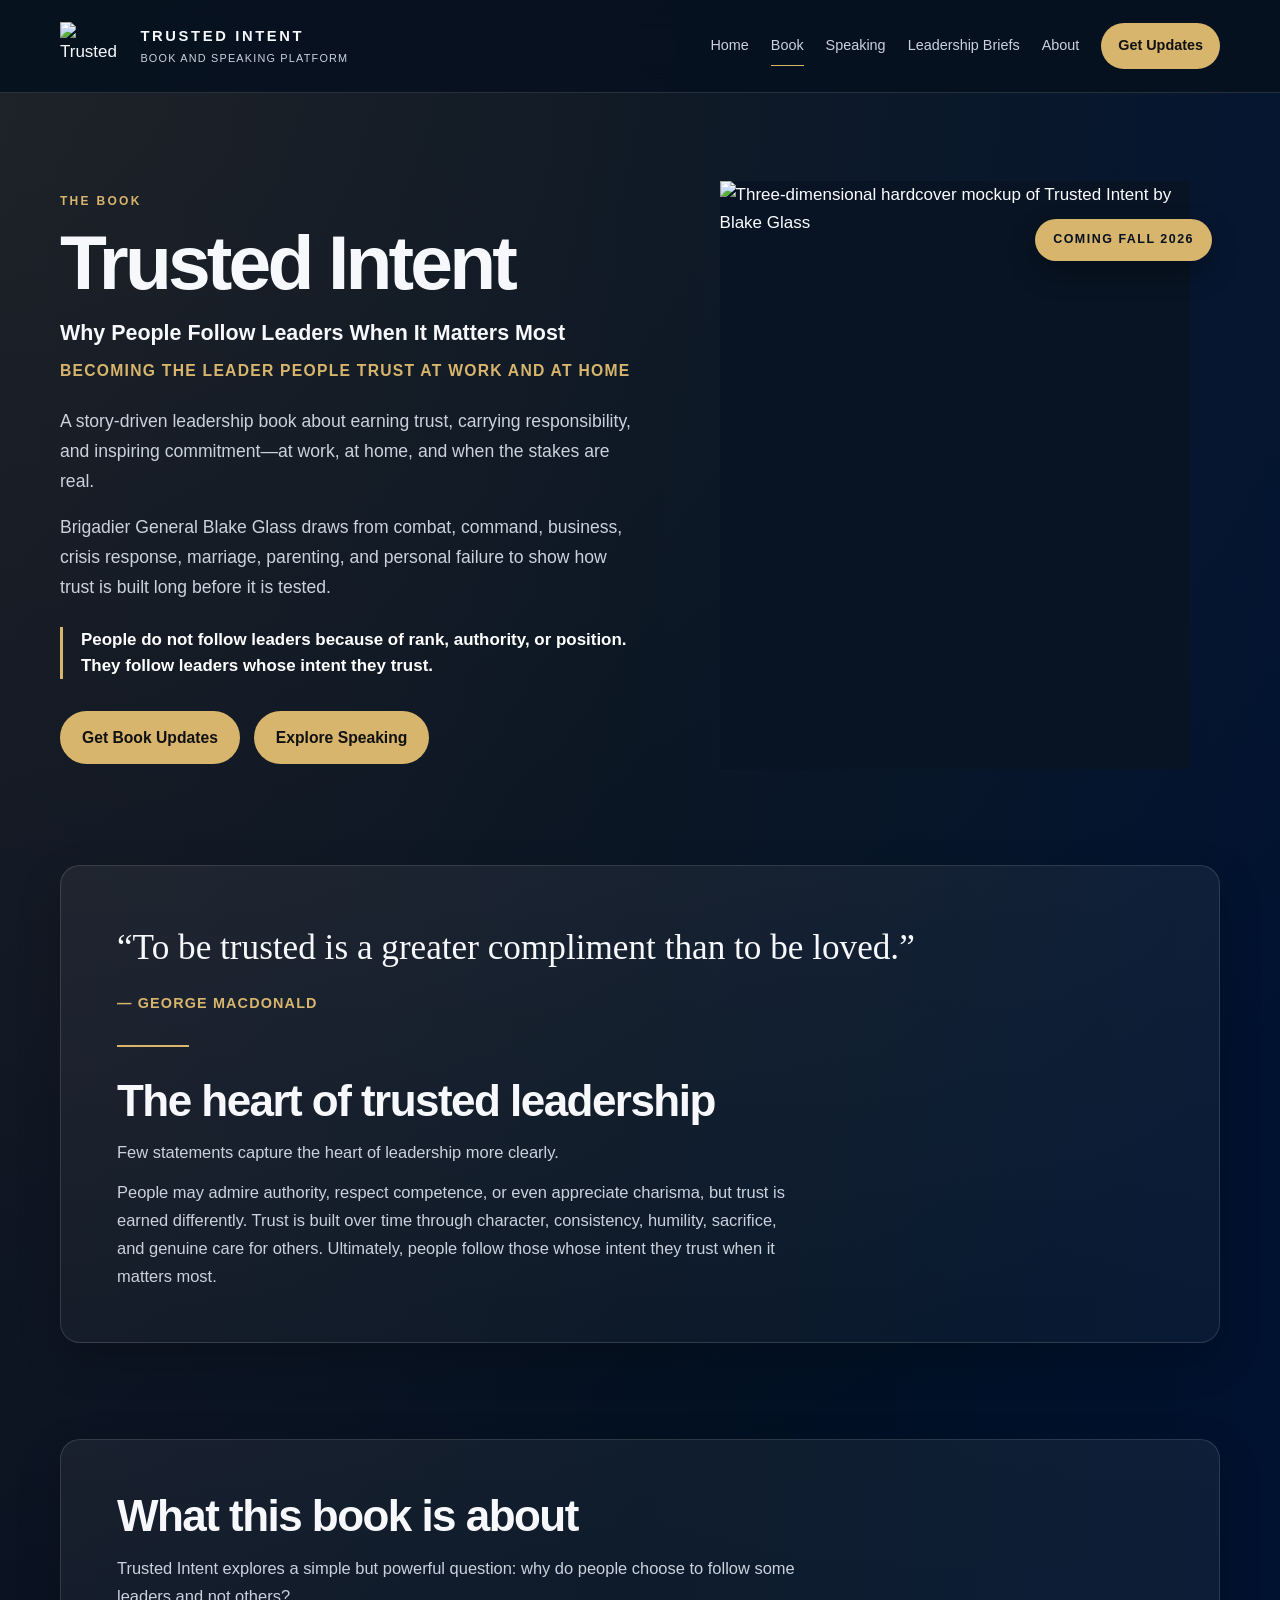
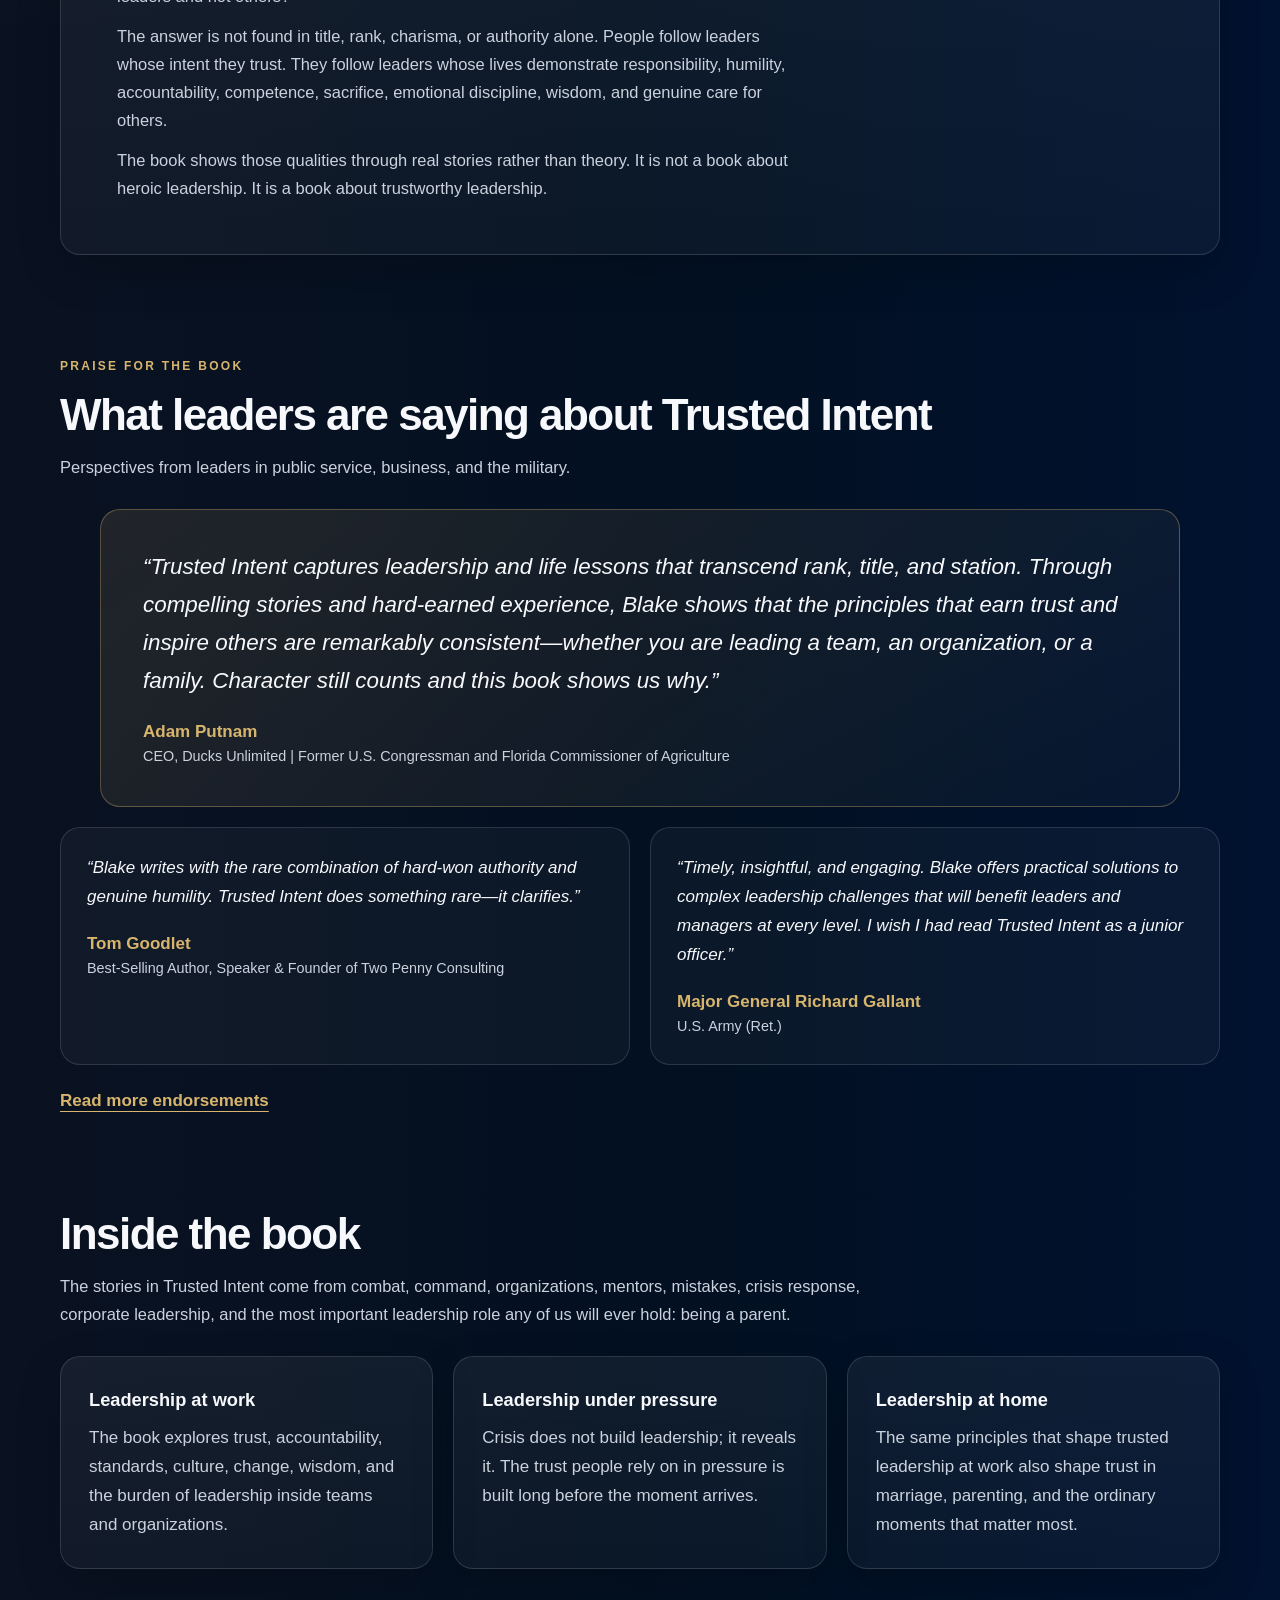
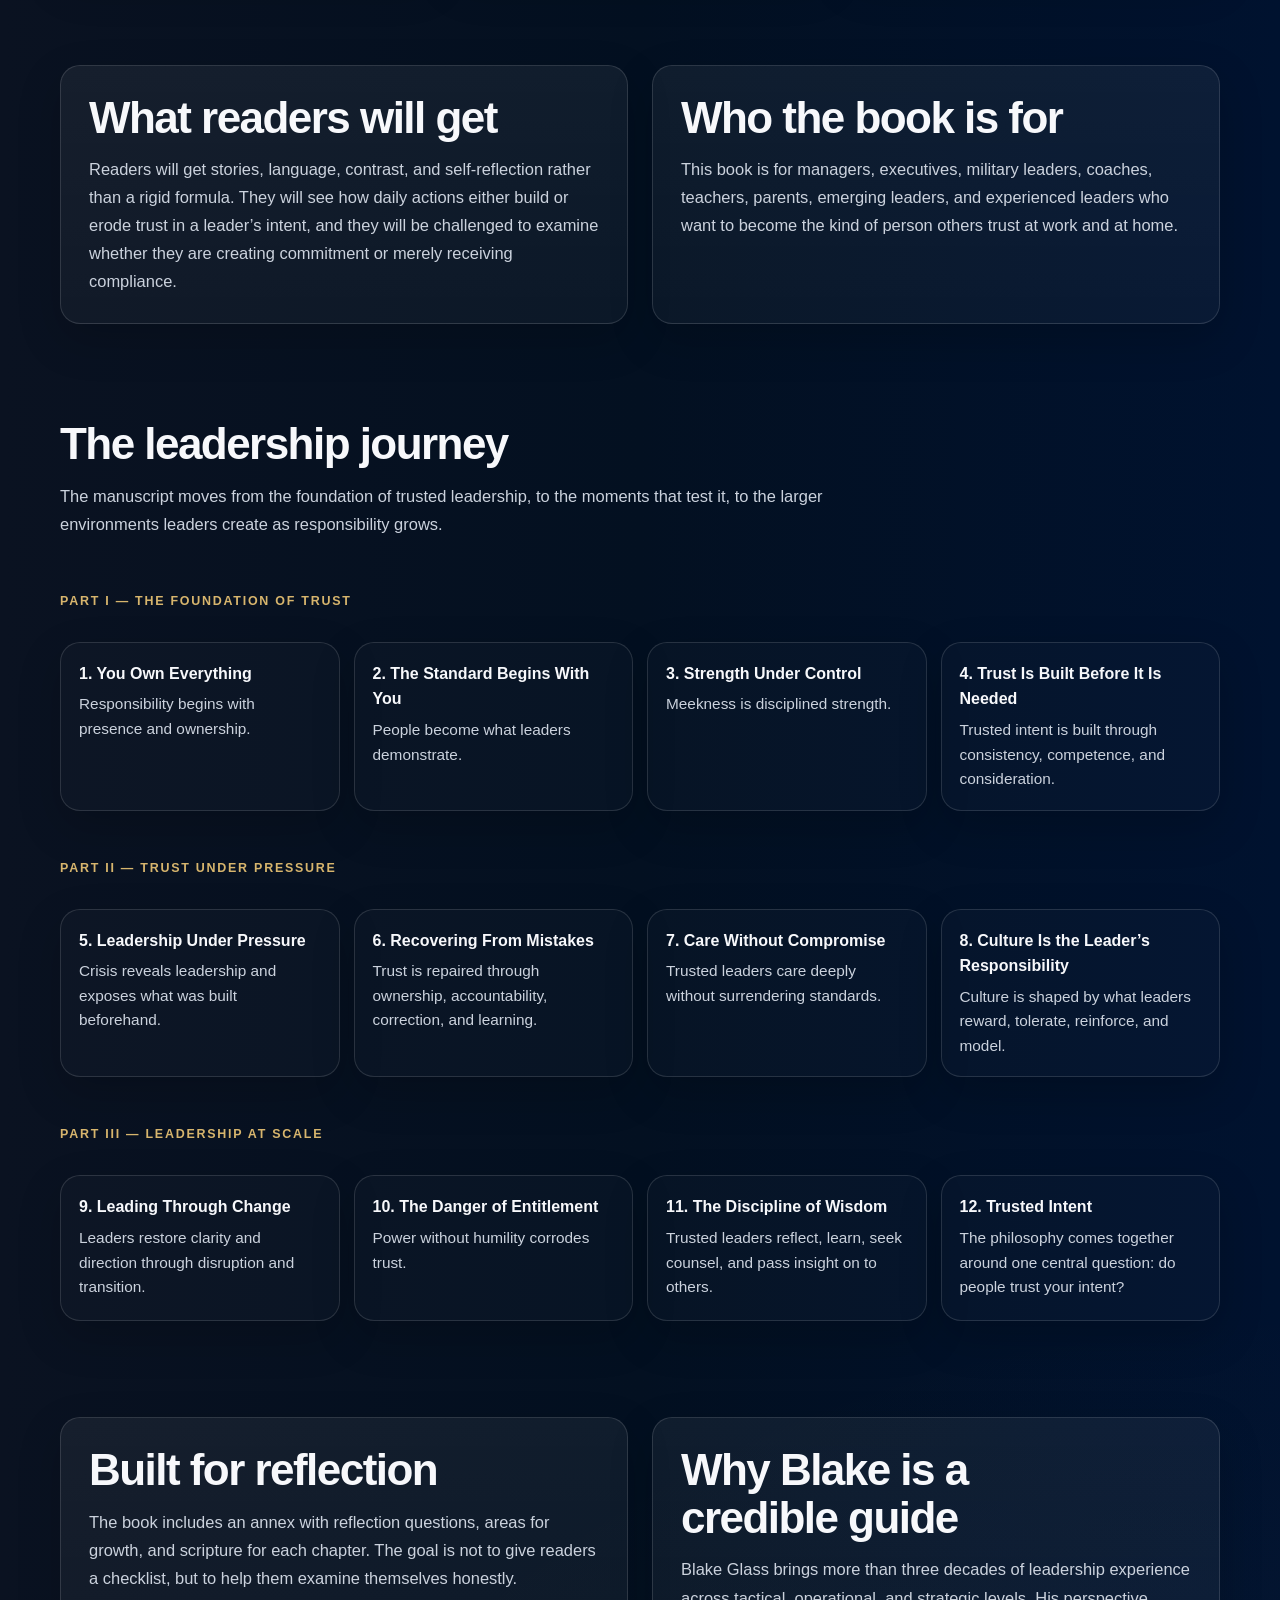
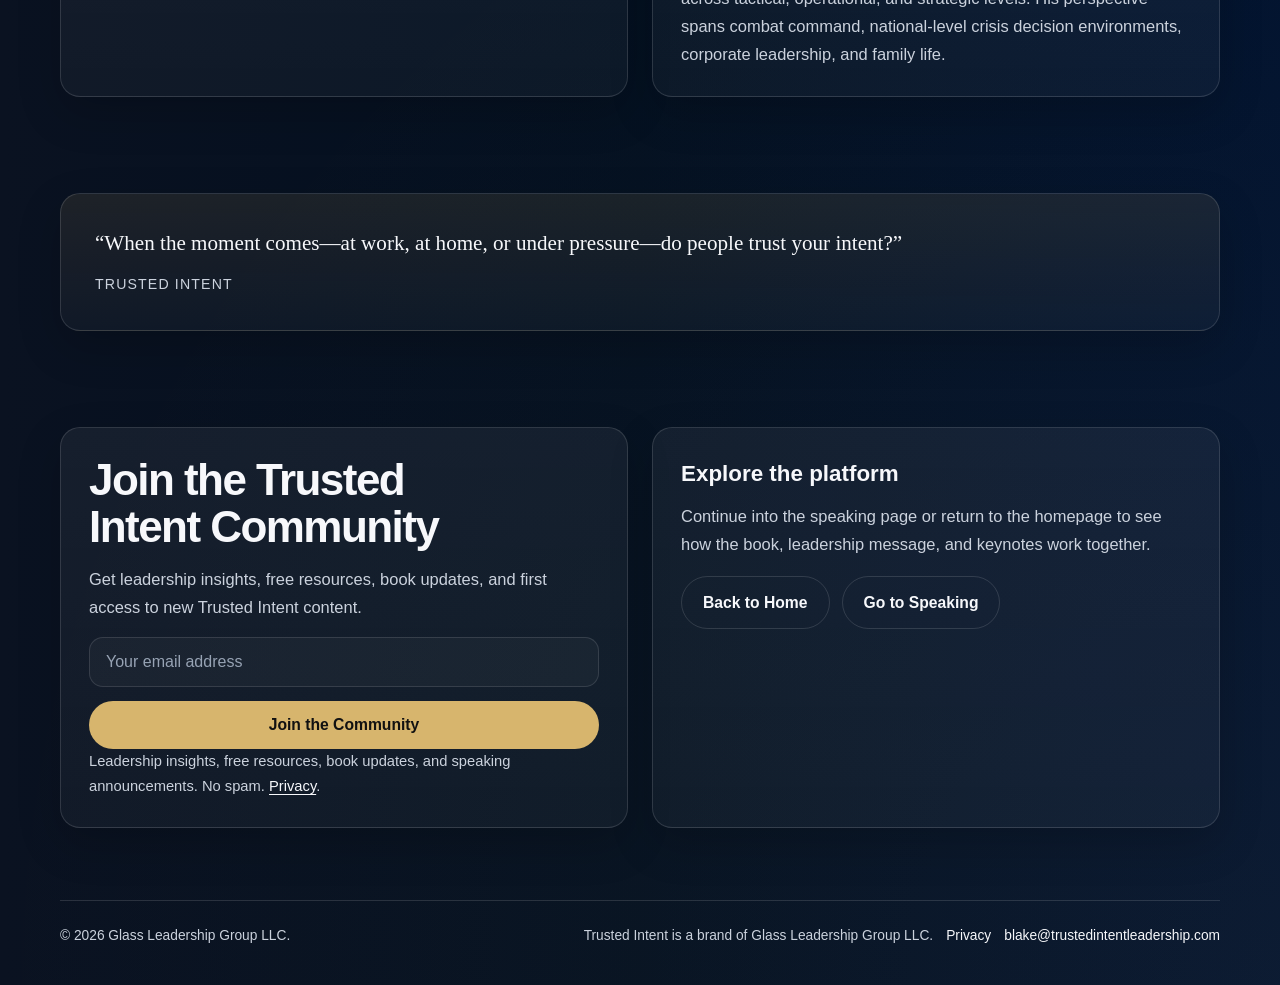
==== commit f09c9919: "Add book endorsements section to landing page" ====
--- a/book.html
+++ b/book.html
@@ -644,6 +644,59 @@
         font-size: 0.7rem;
       }
     }
+
+    /* Book endorsements */
+    .endorsement-feature {
+      padding: 38px 42px;
+      border: 1px solid rgba(215,181,109,0.35);
+      border-radius: var(--radius);
+      background: linear-gradient(145deg, rgba(215,181,109,0.12), rgba(255,255,255,0.025));
+    }
+    .endorsement-feature blockquote, .endorsement-card blockquote {
+      margin: 0;
+      font-style: italic;
+      line-height: 1.7;
+    }
+    .endorsement-feature blockquote { font-size: clamp(1.12rem, 2vw, 1.4rem); }
+    .endorsement-feature figcaption, .endorsement-card figcaption {
+      margin-top: 18px;
+      color: var(--gold);
+      font-weight: 700;
+    }
+    .endorsement-feature figcaption span, .endorsement-card figcaption span {
+      display: block;
+      color: var(--muted);
+      font-size: 0.9rem;
+      font-weight: 400;
+    }
+    .endorsement-grid {
+      display: grid;
+      grid-template-columns: repeat(2, minmax(0, 1fr));
+      gap: 20px;
+      margin-top: 20px;
+    }
+    .endorsement-card {
+      margin: 0;
+      padding: 26px;
+      border: 1px solid var(--line);
+      border-radius: 20px;
+      background: var(--panel);
+    }
+    .endorsement-more { margin-top: 22px; }
+    .endorsement-more summary {
+      display: inline-block;
+      cursor: pointer;
+      color: var(--gold);
+      font-weight: 700;
+      text-decoration: underline;
+      text-underline-offset: 5px;
+    }
+    .endorsement-more summary:focus-visible { outline: 2px solid var(--gold); outline-offset: 5px; }
+    @media (max-width: 700px) {
+      .endorsement-feature { padding: 28px 24px; }
+      .endorsement-grid { grid-template-columns: 1fr; }
+      .endorsement-card { padding: 24px; }
+    }
   </style>
   <link rel="stylesheet" href="site-polish.css" />
   <script type="application/ld+json">
@@ -773,6 +826,45 @@
       </div>
     </section>
 
+
+    <section id="endorsements" aria-labelledby="endorsements-heading">
+      <div class="wrap">
+        <span class="eyebrow">Praise for the book</span>
+        <h2 class="section-title" id="endorsements-heading">What leaders are saying about Trusted Intent</h2>
+        <p class="section-copy">Perspectives from leaders in public service, business, and the military.</p>
+
+        <figure class="endorsement-feature">
+          <blockquote>“Trusted Intent captures leadership and life lessons that transcend rank, title, and station. Through compelling stories and hard-earned experience, Blake shows that the principles that earn trust and inspire others are remarkably consistent—whether you are leading a team, an organization, or a family. Character still counts and this book shows us why.”</blockquote>
+          <figcaption>Adam Putnam<span>CEO, Ducks Unlimited | Former U.S. Congressman and Florida Commissioner of Agriculture</span></figcaption>
+        </figure>
+
+        <div class="endorsement-grid">
+          <figure class="endorsement-card">
+            <blockquote>“Blake writes with the rare combination of hard-won authority and genuine humility. Trusted Intent does something rare—it clarifies.”</blockquote>
+            <figcaption>Tom Goodlet<span>Best-Selling Author, Speaker &amp; Founder of Two Penny Consulting</span></figcaption>
+          </figure>
+          <figure class="endorsement-card">
+            <blockquote>“Timely, insightful, and engaging. Blake offers practical solutions to complex leadership challenges that will benefit leaders and managers at every level. I wish I had read Trusted Intent as a junior officer.”</blockquote>
+            <figcaption>Major General Richard Gallant<span>U.S. Army (Ret.)</span></figcaption>
+          </figure>
+        </div>
+
+        <details class="endorsement-more">
+          <summary>Read more endorsements</summary>
+          <div class="endorsement-grid">
+            <figure class="endorsement-card">
+              <blockquote>“Trusted Intent invites rigorous reflection, discomfort, and growth—accessible to every leader, follower, spouse, and parent. It discards platitudes and replaces them with hard-fought lessons that reveal a leader’s character.”</blockquote>
+              <figcaption>Lance Sellon</figcaption>
+            </figure>
+            <figure class="endorsement-card">
+              <blockquote>“Blake Glass reminds us that leadership is not ultimately about position or authority—it is about earning the trust of the people God has given us the opportunity to lead. Trusted Intent combines hard-earned leadership experience with humility, practical wisdom, and timeless biblical principles that will challenge every leader to look beyond what they accomplish to how they lead and who they are becoming.”</blockquote>
+              <figcaption>Todd Hopkins<span>Founder &amp; CEO, Strategic Thinking Network, Best-Selling Author</span></figcaption>
+            </figure>
+          </div>
+        </details>
+      </div>
+    </section>
+
     <section id="inside">
       <div class="wrap">
         <h2 class="section-title">Inside the book</h2>
